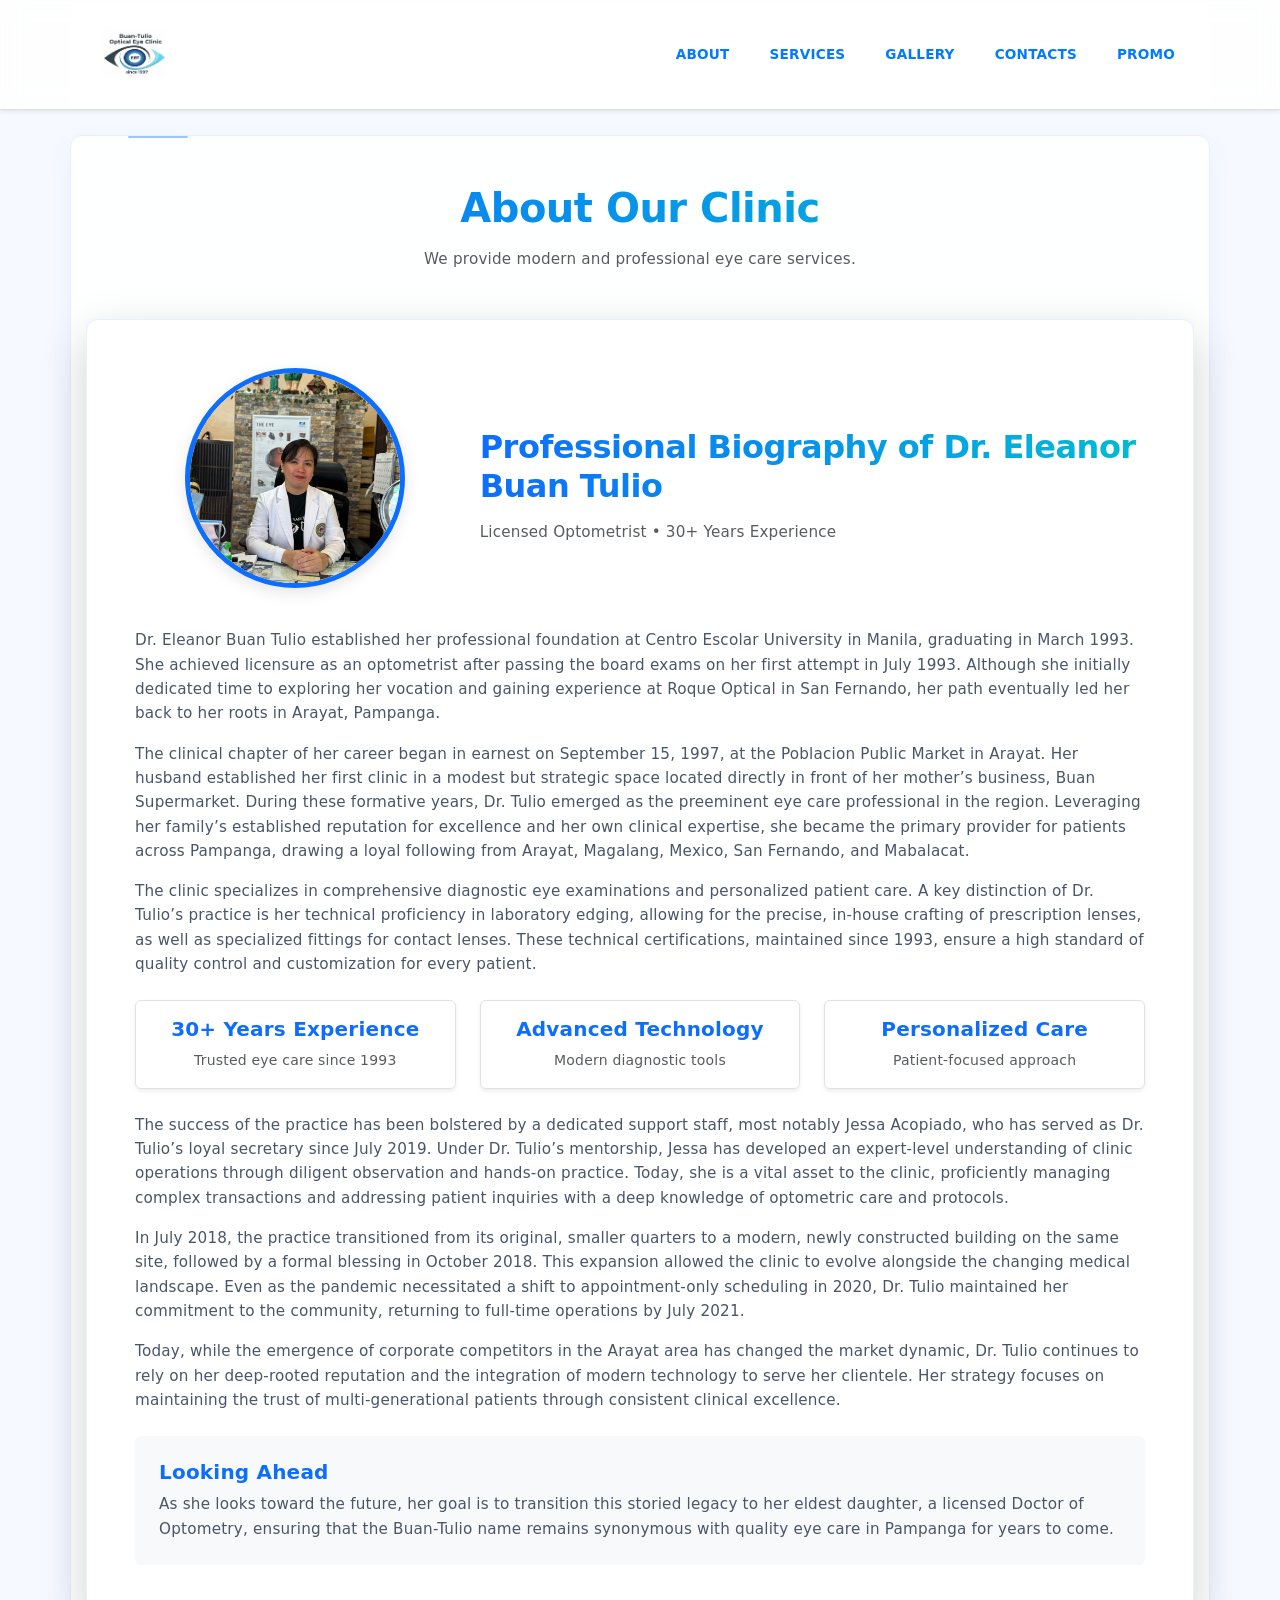
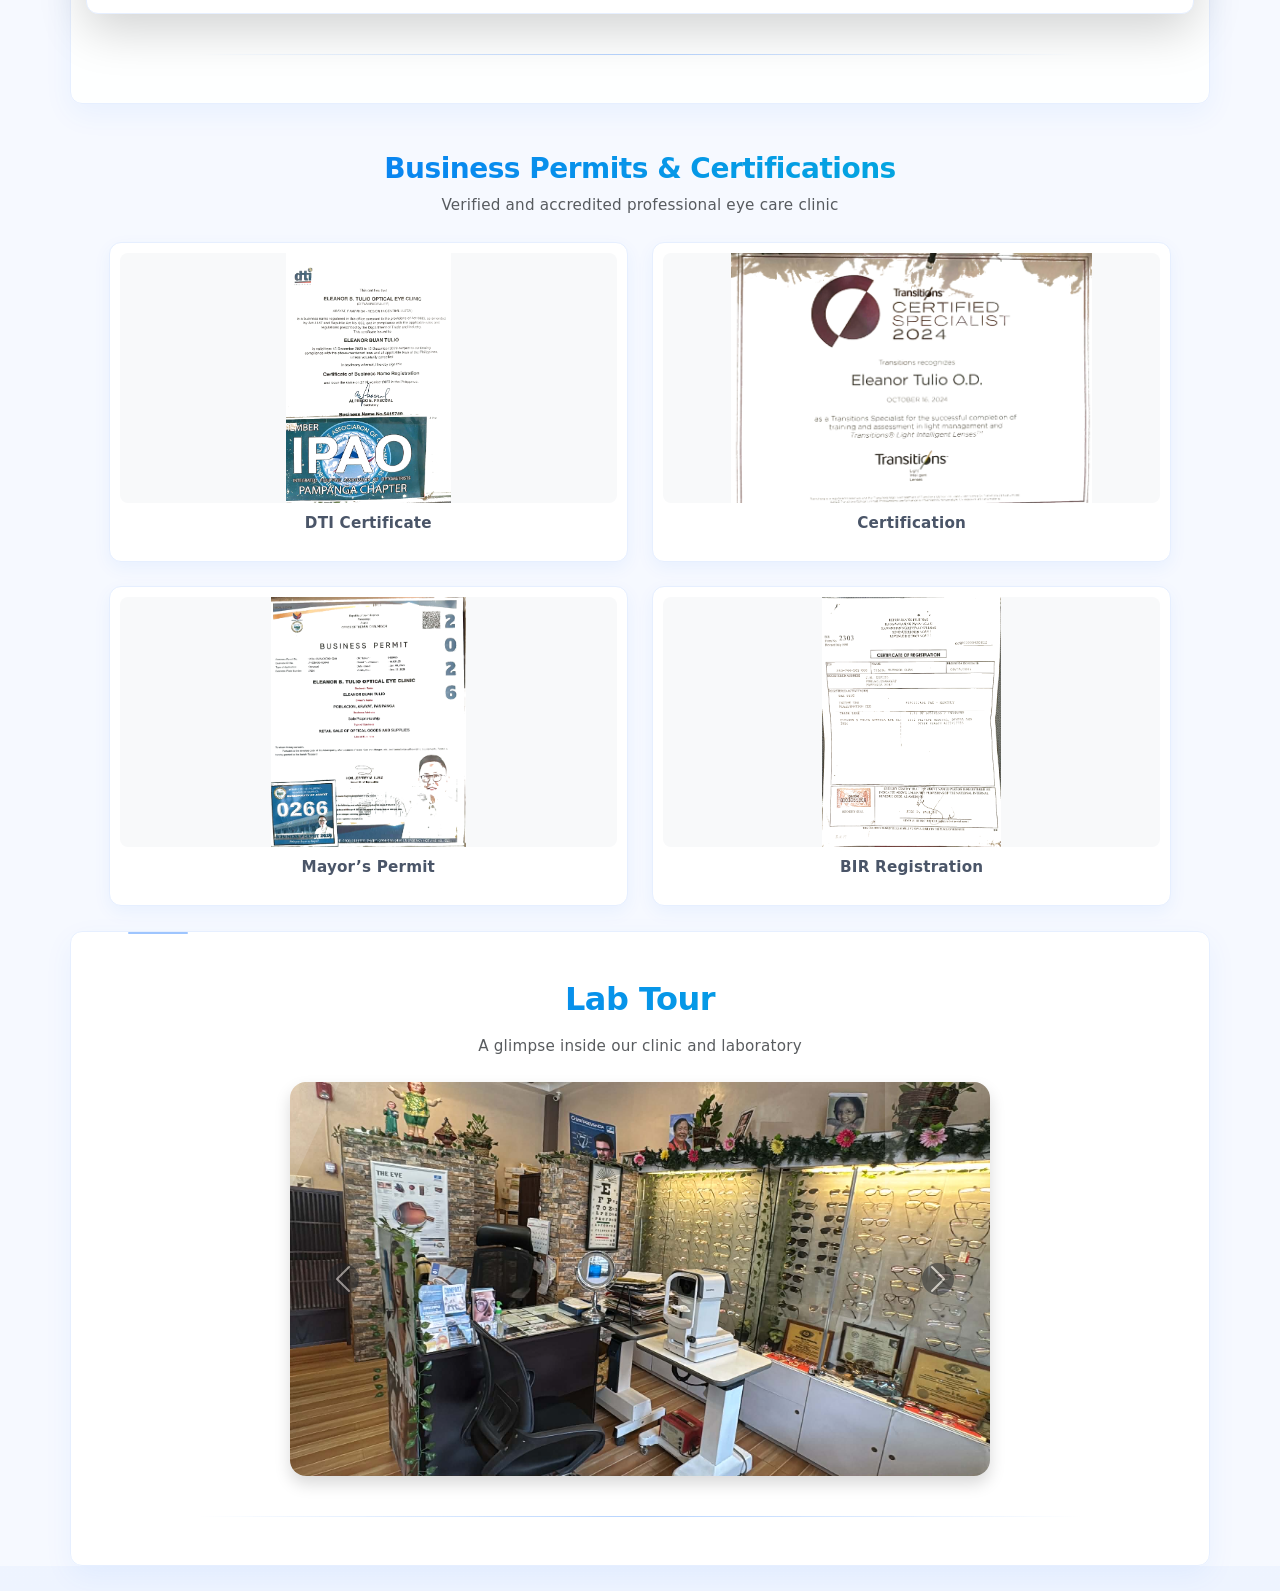
==== opti/about.html @ 756a2771 "Add files via upload" ====
<!DOCTYPE html>
<html lang="en">
<head>
<meta charset="UTF-8">
<meta name="viewport" content="width=device-width, initial-scale=1.0">
<title>About</title>
<link href="https://cdn.jsdelivr.net/npm/bootstrap@5.3.0/dist/css/bootstrap.min.css" rel="stylesheet">
<link rel="stylesheet" href="style.css">
</head>

<body>
<nav class="navbar navbar-expand-lg navbar-light bg-white sticky-top shadow-sm">
    <div class="container">
        <a class="navbar-brand" href="index.html">
            <img src="images/logo.png" alt="Logo" style="height:50px;">
        </a>

        <button class="navbar-toggler" type="button" data-bs-toggle="collapse" data-bs-target="#clinicNav">
            <span class="navbar-toggler-icon"></span>
        </button>

        <div class="collapse navbar-collapse" id="clinicNav">
            <ul class="navbar-nav ms-auto align-items-center">
                <li class="nav-item"><a class="nav-link" href="about.html">ABOUT</a></li>
                <li class="nav-item"><a class="nav-link" href="services.html">SERVICES</a></li>
                <li class="nav-item"><a class="nav-link active" href="gallery.html">GALLERY</a></li>
                <li class="nav-item"><a class="nav-link" href="contacts.html">CONTACTS</a></li>

                 <li class="nav-item"><a class="nav-link text-danger fw-bold" href="promo.html">PROMO</a></li>
      </ul>
    </div>
  </div>
</nav>
        </div>
    </div>

</nav>
<style>
  @import url('https://fonts.googleapis.com/css2?family=Poppins:wght@300;400;600&display=swap');

  section {
  background: linear-gradient(
    180deg,
    #ffffff 0%,
    #f5f9ff 50%,
    #eef4ff 100%
  ) !important;
}

    </style>
</head>

<body>

<section class="container py-5">

    <div class="text-center mb-5">
        <h1 class="fw-bold">About Our Clinic</h1>
        <p class="text-muted">We provide modern and professional eye care services.</p>
    </div>

    <div class="card border-0 shadow-lg">
        <div class="card-body p-5">

            <div class="row align-items-center mb-4">

    <!-- Owner Image -->
    <div class="col-md-4 text-center mb-3">
        <img src="images/owner.jfif" alt="Dr. Eleanor Buan Tulio" class="owner-jfif">
    </div>

    <!-- Owner Text -->
    <div class="col-md-8">
        <h2 class="fw-bold text-primary">
            Professional Biography of Dr. Eleanor Buan Tulio
        </h2>
        <p class="text-muted mb-0">Licensed Optometrist • 30+ Years Experience</p>
    </div>

</div>
            <p>
                Dr. Eleanor Buan Tulio established her professional foundation at Centro Escolar University in 
                Manila, graduating in March 1993. She achieved licensure as an optometrist after passing the 
                board exams on her first attempt in July 1993. Although she initially dedicated time to exploring 
                her vocation and gaining experience at Roque Optical in San Fernando, her path eventually led 
                her back to her roots in Arayat, Pampanga.
            </p>

            <p>
                The clinical chapter of her career began in earnest on September 15, 1997, at the Poblacion 
                Public Market in Arayat. Her husband established her first clinic in a modest but strategic space 
                located directly in front of her mother’s business, Buan Supermarket. During these formative 
                years, Dr. Tulio emerged as the preeminent eye care professional in the region. Leveraging her 
                family’s established reputation for excellence and her own clinical expertise, she became the 
                primary provider for patients across Pampanga, drawing a loyal following from Arayat, Magalang, 
                Mexico, San Fernando, and Mabalacat.
            </p>

            <p>
                The clinic specializes in comprehensive diagnostic eye examinations and personalized patient 
                care. A key distinction of Dr. Tulio’s practice is her technical proficiency in laboratory edging, 
                allowing for the precise, in-house crafting of prescription lenses, as well as specialized fittings 
                for contact lenses. These technical certifications, maintained since 1993, ensure a high 
                standard of quality control and customization for every patient.
            </p>

            <div class="row text-center my-4">
                <div class="col-md-4">
                    <div class="p-3 border rounded shadow-sm">
                        <h5 class="fw-bold text-primary">30+ Years Experience</h5>
                        <p class="small text-muted mb-0">Trusted eye care since 1993</p>
                    </div>
                </div>
                <div class="col-md-4">
                    <div class="p-3 border rounded shadow-sm">
                        <h5 class="fw-bold text-primary">Advanced Technology</h5>
                        <p class="small text-muted mb-0">Modern diagnostic tools</p>
                    </div>
                </div>
                <div class="col-md-4">
                    <div class="p-3 border rounded shadow-sm">
                        <h5 class="fw-bold text-primary">Personalized Care</h5>
                        <p class="small text-muted mb-0">Patient-focused approach</p>
                    </div>
                </div>
            </div>

            <p>
                The success of the practice has been bolstered by a dedicated support staff, most notably 
                Jessa Acopiado, who has served as Dr. Tulio’s loyal secretary since July 2019. Under Dr. 
                Tulio’s mentorship, Jessa has developed an expert-level understanding of clinic operations 
                through diligent observation and hands-on practice. Today, she is a vital asset to the clinic, 
                proficiently managing complex transactions and addressing patient inquiries with a deep 
                knowledge of optometric care and protocols.
            </p>

            <p>
                In July 2018, the practice transitioned from its original, smaller quarters to a modern, newly 
                constructed building on the same site, followed by a formal blessing in October 2018. This 
                expansion allowed the clinic to evolve alongside the changing medical landscape. Even as the 
                pandemic necessitated a shift to appointment-only scheduling in 2020, Dr. Tulio maintained her 
                commitment to the community, returning to full-time operations by July 2021.
            </p>

            <p>
                Today, while the emergence of corporate competitors in the Arayat area has changed the 
                market dynamic, Dr. Tulio continues to rely on her deep-rooted reputation and the integration 
                of modern technology to serve her clientele. Her strategy focuses on maintaining the trust of 
                multi-generational patients through consistent clinical excellence.
            </p>

            <div class="mt-4 p-4 bg-light rounded">
                <h5 class="fw-bold text-primary">Looking Ahead</h5>
                <p class="mb-0">
                    As she looks toward the future, her goal is to transition this storied legacy to her eldest 
                    daughter, a licensed Doctor of Optometry, ensuring that the Buan-Tulio name remains 
                    synonymous with quality eye care in Pampanga for years to come.
                </p>
            </div>

        </div>
    </div>
</section>
<!-- Permits Section -->
<div class="mt-5">
    <h3 class="fw-bold text-center text-primary mb-2">
        Business Permits & Certifications
    </h3>
    <p class="text-center text-muted mb-4">
        Verified and accredited professional eye care clinic
    </p>

    <div class="row justify-content-center g-4">

        <div class="col-md-5">
            <div class="permit-box">
                <img src="images/dti1.png" alt="DTI Permit">
                <p class="text-center mt-2 fw-semibold">DTI Certificate</p>
            </div>
        </div>

        <div class="col-md-5">
            <div class="permit-box">
                <img src="images/dti2.png" alt="Certification">
                <p class="text-center mt-2 fw-semibold">Certification</p>
            </div>
        </div>

        <div class="col-md-5">
            <div class="permit-box">
                <img src="images/dti3.png" alt="Mayor Permit">
                <p class="text-center mt-2 fw-semibold">Mayor’s Permit</p>
            </div>
        </div>

        <div class="col-md-5">
            <div class="permit-box">
                <img src="images/dti4.png" alt="BIR">
                <p class="text-center mt-2 fw-semibold">BIR Registration</p>
            </div>
        </div>

    </div>
</div>

<section class="container py-5">

    <div class="text-center mb-4">
        <h2 class="fw-bold text-primary">Lab Tour</h2>
        <p class="text-muted">A glimpse inside our clinic and laboratory</p>
    </div>

    <div id="labCarousel" class="carousel slide carousel-fade" data-bs-ride="carousel">

        <div class="carousel-inner rounded-4 shadow">

            <div class="carousel-item active">
                <img src="images/lab1.png" class="d-block w-100">
            </div>

            <div class="carousel-item">
                <img src="images/lab2.png" class="d-block w-100">
            </div>

            <div class="carousel-item">
                <img src="images/lab3.png" class="d-block w-100">
            </div>

            <div class="carousel-item">
                <img src="images/lab4.png" class="d-block w-100">
            </div>

            <div class="carousel-item">
                <img src="images/lab5.png" class="d-block w-100">
            </div>

            <div class="carousel-item">
                <img src="images/lab6.png" class="d-block w-100">
            </div>

        </div>

        <!-- Controls -->
        <button class="carousel-control-prev" type="button" data-bs-target="#labCarousel" data-bs-slide="prev">
            <span class="carousel-control-prev-icon bg-dark rounded-circle p-2"></span>
        </button>

        <button class="carousel-control-next" type="button" data-bs-target="#labCarousel" data-bs-slide="next">
            <span class="carousel-control-next-icon bg-dark rounded-circle p-2"></span>
        </button>

    </div>

</section>

<div id="labCarousel" class="carousel slide carousel-fade"
     data-bs-ride="carousel"
     data-bs-interval="2000"
     data-bs-wrap="true">

<script src="https://cdn.jsdelivr.net/npm/bootstrap@5.3.0/dist/js/bootstrap.bundle.min.js"></script>

</body>
</html>
---- opti/style.css ----
/* 1. Reduce the overall thickness */
.navbar {
    padding-top: 2px !important;
    padding-bottom: 2px !important;
    border-bottom: 1px solid #e0e0e0; /* Very thin line at the bottom */
    background-color: white !important;
}

/* 2. Change Nav Links from Green to Blue */
.nav-link {
    color: #007bff !important; /* Professional Blue */
    font-weight: 600;
    font-size: 0.85rem; /* Slightly smaller to keep it slim */
    margin: 0 12px;
    text-transform: uppercase;
}

/* 3. Hover effect for links */
.nav-link:hover {
    color: #0056b3 !important; /* Darker blue when hovering */
}

/* 4. The PROMO!! Button (Now Blue) */
.promo-btn {
    border: 2px solid #007bff !important; 
    color: #007bff !important;
    padding: 3px 15px !important; /* Very slim padding */
    border-radius: 4px;
    font-weight: bold;
    transition: all 0.2s ease-in-out;
}

/* 5. Promo Button Hover */
.promo-btn:hover {
    background-color: #007bff !important;
    color: white !important;
}

/* 6. Keep the Logo height small so it doesn't stretch the bar */
.navbar-brand img {
    height: 55px !important; /* This controls the thickness of the whole bar */
    width: auto;
    display: block;
}

/* 7. Ensure the mobile menu looks right */
@media (max-width: 991px) {
    .navbar-nav {
        padding: 10px 0;
    }
    .promo-btn {
        display: inline-block;
        margin-top: 10px;
    }
}

/* Simple clean permit design */
.permit-box {
    background: #fff;
    border-radius: 10px;
    padding: 10px;
    border: 1px solid #ddd;
    transition: 0.3s;
}

/* Image full view (no crop) */
.permit-box img {
    width: 100%;
    height: 250px;
    object-fit: contain;
    background: #f8f9fa;
}

/* Simple hover */
.permit-box:hover {
    transform: scale(1.03);
}

/* Owner Image */
.owner-jfif {
    width: 220px;
    height: 220px;
    object-fit: cover;
    border-radius: 50%; /* makes it circle */
    border: 5px solid #0d6efd;
    box-shadow: 0 5px 15px rgba(0,0,0,0.1);
}

/* Service Card Design */
.service-card {
    background: #fff;
    border-radius: 12px;
    border: 1px solid #eee;
    transition: 0.3s;
    height: 100%;
}

/* Hover effect */
.service-card:hover {
    transform: translateY(-8px);
    box-shadow: 0 10px 25px rgba(0,0,0,0.1);
}

/* Icon style */
.service-icon {
    font-size: 50px;
    color: #0d6efd;
}

 /* Services Cards */
.service-card {
    background: #fff;
    border-radius: 12px;
    border: 1px solid #eee;
    transition: 0.3s;
    height: 100%;
}
.service-card:hover {
    transform: translateY(-5px);
    box-shadow: 0 8px 20px rgba(0,0,0,0.1);
}
.service-icon {
    font-size: 50px;
    color: #0d6efd;
}
/* Modal Images */
.modal-content img {
    max-height: 300px;
    object-fit: contain;
    width: 100%;
}

html, body {
  min-height: 100%;
  margin: 0;
  background: linear-gradient(
    180deg,
    #ffffff 0%,
    #f5f9ff 50%,
    #eef4ff 100%
  ) !important;
}


body {
    min-height: 100vh;
    margin: 0;
    background: linear-gradient(180deg, #ffffff 0%, #f5f9ff 50%, #eef4ff 100%) !important;
}

/* Make sections/cards see-through so gradient shows */
.card,
.container,
section {
    background: transparent !important;
}

/* ============================= */
/* 🌟 PREMIUM UI ENHANCEMENTS   */
/* (ADD ONLY - DO NOT MODIFY)   */
/* ============================= */


/* 1. Smooth global transitions */
* {
    transition: all 0.25s ease-in-out;
}


/* 2. Add subtle animated gradient glow to background */
body::before {
    content: "";
    position: fixed;
    top: -50%;
    left: -50%;
    width: 200%;
    height: 200%;
    background: radial-gradient(circle at 30% 30%, rgba(13,110,253,0.10), transparent 40%),
                radial-gradient(circle at 70% 70%, rgba(0,123,255,0.08), transparent 40%);
    animation: floatGlow 12s infinite alternate ease-in-out;
    z-index: -2;
}

@keyframes floatGlow {
    0% {
        transform: translate(0px, 0px);
    }
    100% {
        transform: translate(30px, -20px);
    }
}


/* 3. Glass effect cards (premium look) */
.card,
.permit-box,
.service-card {
    background: rgba(255, 255, 255, 0.75) !important;
    backdrop-filter: blur(10px);
    border: 1px solid rgba(255, 255, 255, 0.4) !important;
    box-shadow: 0 10px 30px rgba(0, 0, 0, 0.06);
}


/* 4. Premium hover lift effect for ALL cards */
.card:hover,
.permit-box:hover,
.service-card:hover {
    transform: translateY(-10px) scale(1.02);
    box-shadow: 0 18px 40px rgba(13, 110, 253, 0.15);
}


/* 5. Make headings look premium gradient */
h1, h2, h3 {
    background: linear-gradient(90deg, #0d6efd, #00bcd4);
    -webkit-background-clip: text;
    -webkit-text-fill-color: transparent;
    font-weight: 700;
}


/* 6. Premium buttons glow effect */
button, .btn {
    position: relative;
    overflow: hidden;
}

/* button shine animation */
button::after, .btn::after {
    content: "";
    position: absolute;
    top: 0;
    left: -100%;
    width: 60%;
    height: 100%;
    background: rgba(255,255,255,0.3);
    transform: skewX(-25deg);
}

button:hover::after, .btn:hover::after {
    left: 120%;
    transition: 0.6s ease;
}


/* 7. Navbar premium upgrade (glass feel) */
.navbar {
    background: rgba(255, 255, 255, 0.85) !important;
    backdrop-filter: blur(12px);
}


/* 8. Smooth image hover zoom */
img {
    transition: transform 0.4s ease, filter 0.4s ease;
}

img:hover {
    transform: scale(1.03);
    filter: brightness(1.05);
}


/* 9. Soft section spacing improvement */
section {
    padding-top: 60px;
    padding-bottom: 60px;
}


/* 10. Scroll smooth behavior */
html {
    scroll-behavior: smooth;
}


/* 11. Subtle divider line between sections */
section:not(:last-child)::after {
    content: "";
    display: block;
    margin: 40px auto 0;
    width: 80%;
    height: 1px;
    background: linear-gradient(to right, transparent, rgba(13,110,253,0.3), transparent);
}

/* ============================= */
/* 🌈 PREMIUM GRADIENT BACKGROUND */
/* ============================= */

/* Stronger animated gradient base */
body {
    background: linear-gradient(-45deg, #e0f2ff, #ffffff, #e8f0ff, #f3e8ff) !important;
    background-size: 400% 400% !important;
    animation: gradientMove 15s ease infinite;
}

/* Smooth animation */
@keyframes gradientMove {
    0% {
        background-position: 0% 50%;
    }
    50% {
        background-position: 100% 50%;
    }
    100% {
        background-position: 0% 50%;
    }
}


/* Floating soft color blobs */
body::after {
    content: "";
    position: fixed;
    top: 20%;
    left: 10%;
    width: 300px;
    height: 300px;
    background: radial-gradient(circle, rgba(13,110,253,0.25), transparent 60%);
    filter: blur(60px);
    z-index: -1;
    animation: floatBlob 10s ease-in-out infinite alternate;
}

@keyframes floatBlob {
    from {
        transform: translateY(0px) translateX(0px);
    }
    to {
        transform: translateY(40px) translateX(30px);
    }
}


/* Second floating blob */
body::before {
    content: "";
    position: fixed;
    bottom: 10%;
    right: 10%;
    width: 350px;
    height: 350px;
    background: radial-gradient(circle, rgba(0,188,212,0.18), transparent 60%);
    filter: blur(70px);
    z-index: -1;
    animation: floatBlob2 12s ease-in-out infinite alternate;
}

@keyframes floatBlob2 {
    from {
        transform: translateY(0px) translateX(0px);
    }
    to {
        transform: translateY(-40px) translateX(-20px);
    }
}

/* ============================= */
/* 💙 CLEAN PREMIUM BLUE BACKGROUND */
/* (Matches logo + medical theme) */
/* ============================= */

/* Subtle blue-white animated background */
body {
    background: linear-gradient(-45deg,
        #ffffff,
        #f4f8ff,
        #eaf2ff,
        #ffffff
    ) !important;

    background-size: 300% 300% !important;
    animation: cleanBlueMove 18s ease infinite;
}

/* Soft smooth movement */
@keyframes cleanBlueMove {
    0% {
        background-position: 0% 50%;
    }
    50% {
        background-position: 100% 50%;
    }
    100% {
        background-position: 0% 50%;
    }
}


/* Soft BLUE glow (no other colors) */
body::before {
    content: "";
    position: fixed;
    top: 15%;
    left: 10%;
    width: 320px;
    height: 320px;
    background: radial-gradient(circle, rgba(13,110,253,0.18), transparent 60%);
    filter: blur(70px);
    z-index: -1;
    animation: floatBlue1 12s ease-in-out infinite alternate;
}

@keyframes floatBlue1 {
    from {
        transform: translate(0px, 0px);
    }
    to {
        transform: translate(40px, 30px);
    }
}


/* Second BLUE glow */
body::after {
    content: "";
    position: fixed;
    bottom: 10%;
    right: 10%;
    width: 380px;
    height: 380px;
    background: radial-gradient(circle, rgba(0,123,255,0.15), transparent 60%);
    filter: blur(80px);
    z-index: -1;
    animation: floatBlue2 14s ease-in-out infinite alternate;
}

@keyframes floatBlue2 {
    from {
        transform: translate(0px, 0px);
    }
    to {
        transform: translate(-30px, -40px);
    }
}


/* ============================= */
/* 💎 PREMIUM UI ENHANCEMENT PACK */
/* ============================= */


/* 1. Better page structure spacing */
section {
    padding: 80px 20px;
    position: relative;
}


/* 2. Add subtle section container feel (prevents "plain white space") */
.container, .container-fluid {
    padding: 20px;
}


/* 3. Premium “soft panel” sections */
section {
    background: rgba(255,255,255,0.65);
    backdrop-filter: blur(8px);
    border-radius: 18px;
    margin: 30px auto;
    width: 95%;
    box-shadow: 0 10px 30px rgba(13,110,253,0.06);
}


/* 4. Add elegant top highlight line for sections */
section::before {
    content: "";
    position: absolute;
    top: 0;
    left: 5%;
    width: 90%;
    height: 2px;
    background: linear-gradient(to right, transparent, #0d6efd, transparent);
    opacity: 0.4;
}


/* 5. Make ALL text feel more modern */
body {
    letter-spacing: 0.2px;
    line-height: 1.6;
}


/* 6. Improve paragraph readability */
p {
    color: #4b5563;
    font-size: 0.95rem;
}


/* 7. Make headings feel more “luxury UI” */
h1, h2, h3 {
    letter-spacing: -0.5px;
    margin-bottom: 15px;
}


/* 8. Better cards (even stronger depth) */
.card, .service-card, .permit-box {
    border-radius: 16px !important;
    border: 1px solid rgba(13,110,253,0.08) !important;
}


/* 9. Add subtle hover glow everywhere */
.card:hover, .service-card:hover, .permit-box:hover {
    box-shadow: 0 20px 40px rgba(13,110,253,0.18) !important;
}


/* 10. Make images feel less flat */
img {
    border-radius: 10px;
}


/* 11. Add subtle divider spacing between elements */
hr {
    border: none;
    height: 1px;
    background: linear-gradient(to right, transparent, #cfe2ff, transparent);
    margin: 40px 0;
}


/* 12. Smooth scroll feel upgrade */
html {
    scroll-behavior: smooth;
}

/* ============================= */
/* 🚨 HARD FIX: MODAL + OVERLAY */
/* ============================= */

/* Force modal above EVERYTHING */
.modal {
    position: fixed !important;
    z-index: 999999 !important;
}

/* Force backdrop behind modal */
.modal-backdrop {
    position: fixed !important;
    z-index: 999998 !important;
    opacity: 0.4 !important;
}

/* Make sure modal is fully clickable */
.modal-content {
    position: relative !important;
    z-index: 1000000 !important;
    pointer-events: auto !important;
}

/* Fix close button always clickable */
.btn-close,
.close {
    pointer-events: auto !important;
    z-index: 1000001 !important;
}


/* ============================= */
/* 🌤 FIX DARK OVERLAY PROBLEM */
/* ============================= */

/* REMOVE any heavy darkness from overlays */
.modal-backdrop.show {
    background-color: rgba(0,0,0,0.4) !important;
}

/* Prevent stacking dark layers */
body.modal-open {
    overflow: hidden !important;
}


/* ============================= */
/* 💡 FORCE BRIGHT VISIBILITY */
/* ============================= */

/* undo too-dark section styling */
section,
.container,
.card,
.service-card,
.permit-box {
    background: rgba(255,255,255,0.95) !important;
    backdrop-filter: none !important;
}


/* ============================= */
/* 💙 CLEAN MODERN BLUE THEME   */
/* (NO ANIMATION / NO HEAVY FX) */
/* ============================= */


/* 1. Soft overall background (very subtle blue tint) */
body {
    background: #f6f9ff !important;
}


/* 2. Add gentle section separation (fix plain look) */
section {
    margin: 25px auto !important;
    width: 95%;
    padding: 60px 20px;
    background: #ffffff !important;
    border-radius: 12px;
    border: 1px solid #e6efff;
}


/* 3. Slight blue accent line (very subtle, not flashy) */
section::before {
    content: "";
    display: block;
    height: 2px;
    width: 60px;
    background: #0d6efd;
    margin-bottom: 15px;
    border-radius: 10px;
}


/* 4. Cards: clean soft style (not too heavy) */
.card, .service-card, .permit-box {
    background: #ffffff !important;
    border: 1px solid #e6efff !important;
    border-radius: 12px !important;
    box-shadow: 0 6px 18px rgba(13, 110, 253, 0.06);
}


/* 5. Gentle hover (very subtle, not moving too much) */
.card:hover, .service-card:hover, .permit-box:hover {
    box-shadow: 0 10px 25px rgba(13, 110, 253, 0.10);
}


/* 6. Better text clarity (clean look) */
p {
    color: #4a5568 !important;
    line-height: 1.6;
}


/* 7. Soft headings (no gradient, simple premium look) */
h1, h2, h3 {
    color: #0d6efd;
    font-weight: 600;
}


/* 8. Clean image style */
img {
    border-radius: 8px;
}


/* 9. Make layout feel less empty */
.container {
    padding-left: 15px;
    padding-right: 15px;
}


/* 10. Divider (very subtle) */
hr {
    border: none;
    height: 1px;
    background: #e6efff;
    margin: 40px 0;
}



#labCarousel {
    max-width: 700px;
    margin: auto;
}

#labCarousel png {
    height: 260px;
    object-fit: cover;
    border-radius: 12px;
}
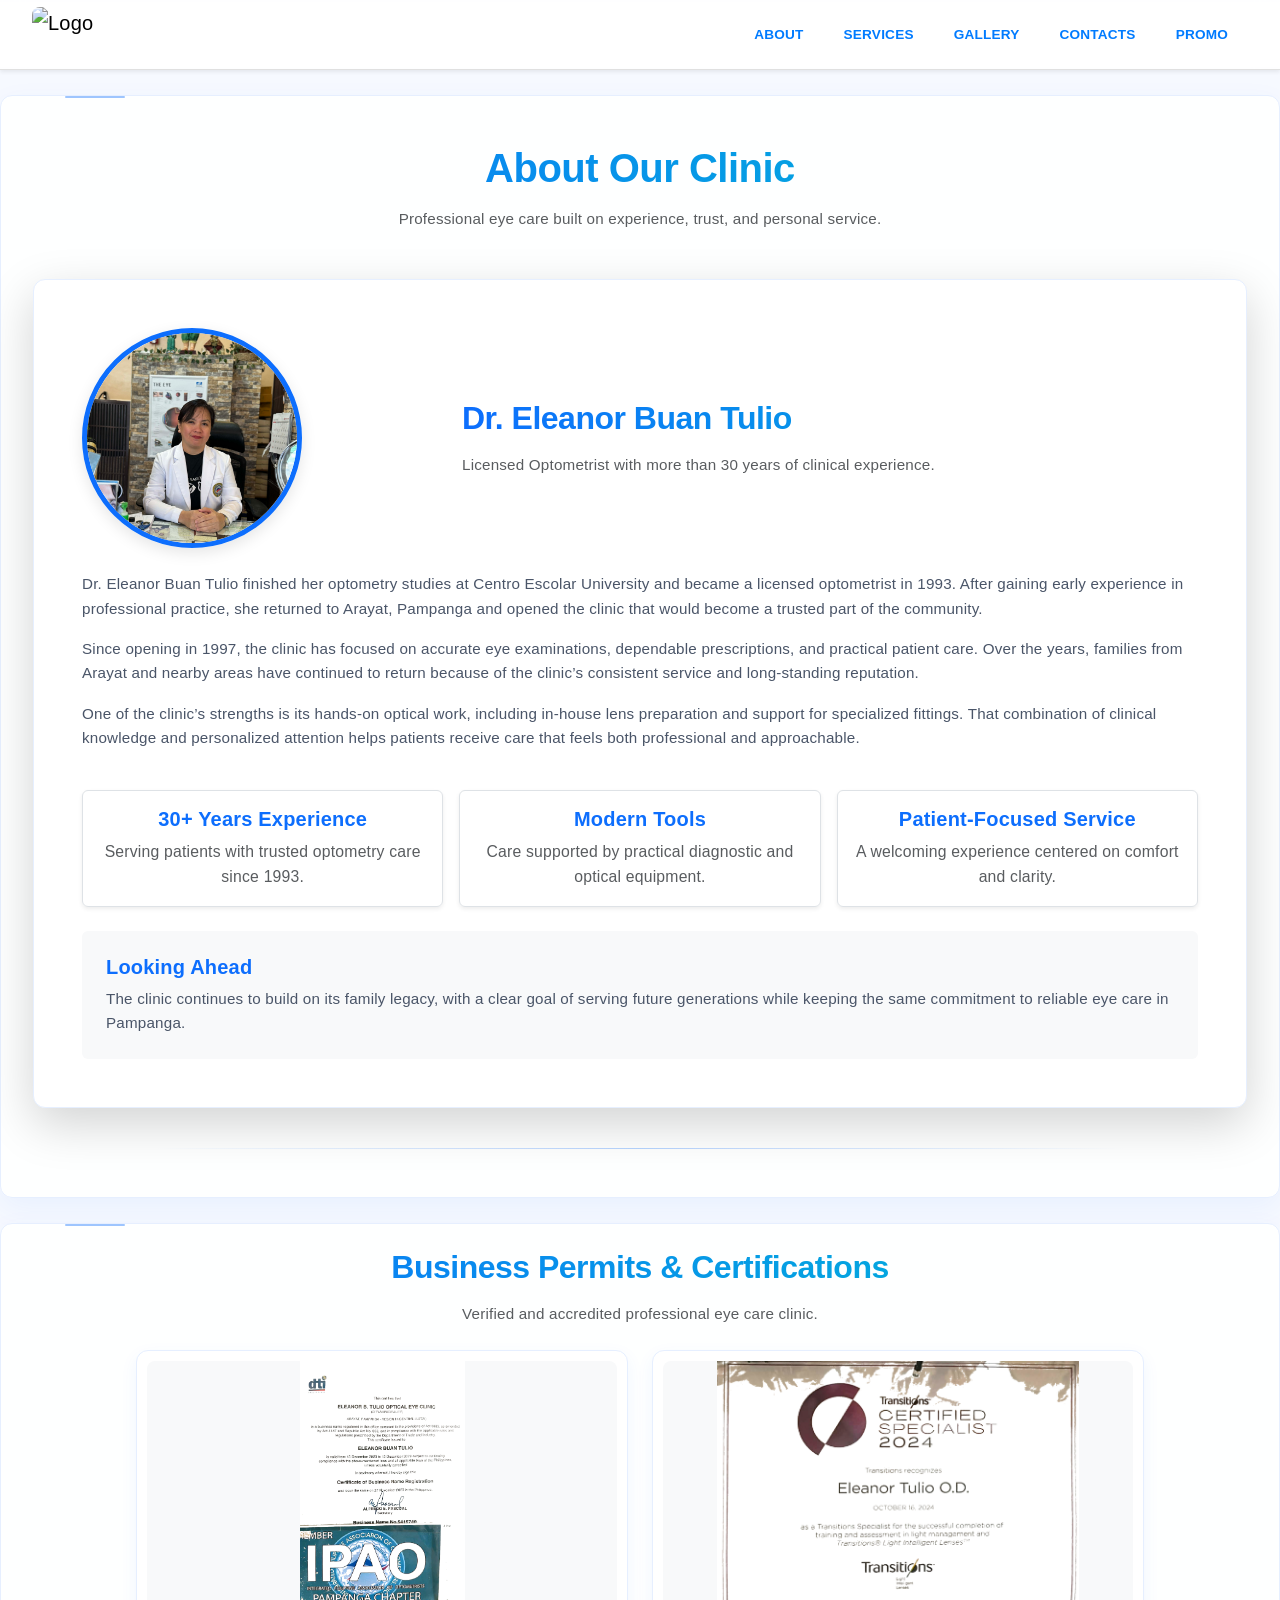
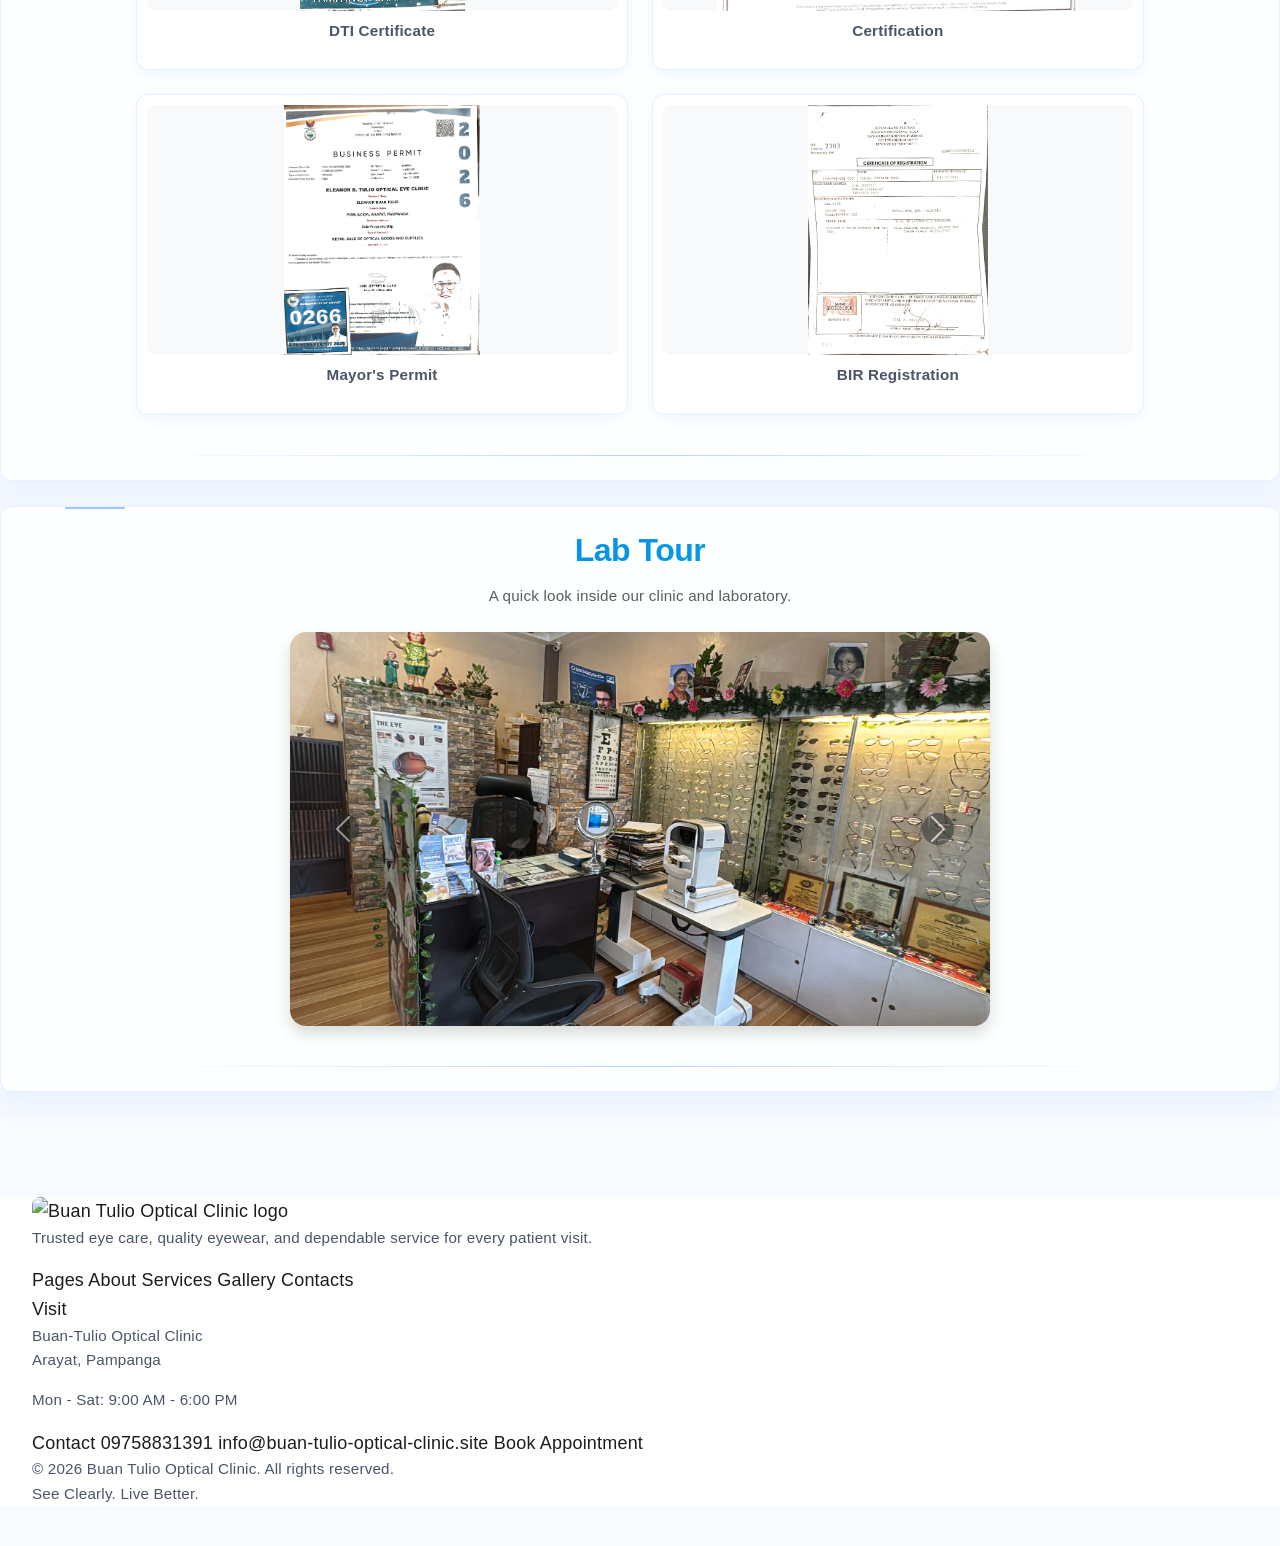
==== commit 19c6d610: "about.html" ====
--- a/opti/about.html
+++ b/opti/about.html
@@ -3,7 +3,8 @@
 <head>
 <meta charset="UTF-8">
 <meta name="viewport" content="width=device-width, initial-scale=1.0">
-<title>About</title>
+<title>About | Buan Tulio Optical Clinic</title>
+<link rel="icon" type="image/x-icon" href="images/favicon.ico">
 <link href="https://cdn.jsdelivr.net/npm/bootstrap@5.3.0/dist/css/bootstrap.min.css" rel="stylesheet">
 <link rel="stylesheet" href="style.css">
 </head>
@@ -12,253 +13,170 @@
 <nav class="navbar navbar-expand-lg navbar-light bg-white sticky-top shadow-sm">
     <div class="container">
         <a class="navbar-brand" href="index.html">
-            <img src="images/logo.png" alt="Logo" style="height:50px;">
+            <img src="images/LOGO2.png" alt="Logo" style="height:50px;">
         </a>
-
         <button class="navbar-toggler" type="button" data-bs-toggle="collapse" data-bs-target="#clinicNav">
             <span class="navbar-toggler-icon"></span>
         </button>
-
         <div class="collapse navbar-collapse" id="clinicNav">
             <ul class="navbar-nav ms-auto align-items-center">
-                <li class="nav-item"><a class="nav-link" href="about.html">ABOUT</a></li>
+                <li class="nav-item"><a class="nav-link active" href="about.html">ABOUT</a></li>
                 <li class="nav-item"><a class="nav-link" href="services.html">SERVICES</a></li>
-                <li class="nav-item"><a class="nav-link active" href="gallery.html">GALLERY</a></li>
+                <li class="nav-item"><a class="nav-link" href="gallery.html">GALLERY</a></li>
                 <li class="nav-item"><a class="nav-link" href="contacts.html">CONTACTS</a></li>
-
-                 <li class="nav-item"><a class="nav-link text-danger fw-bold" href="promo.html">PROMO</a></li>
-      </ul>
-    </div>
-  </div>
-</nav>
+                <li class="nav-item"><a class="nav-link text-danger fw-bold" href="promo.html">PROMO</a></li>
+            </ul>
         </div>
     </div>
-
 </nav>
-<style>
-  @import url('https://fonts.googleapis.com/css2?family=Poppins:wght@300;400;600&display=swap');
-
-  section {
-  background: linear-gradient(
-    180deg,
-    #ffffff 0%,
-    #f5f9ff 50%,
-    #eef4ff 100%
-  ) !important;
-}
-
-    </style>
-</head>
-
-<body>
 
 <section class="container py-5">
-
     <div class="text-center mb-5">
         <h1 class="fw-bold">About Our Clinic</h1>
-        <p class="text-muted">We provide modern and professional eye care services.</p>
+        <p class="text-muted">Professional eye care built on experience, trust, and personal service.</p>
     </div>
 
     <div class="card border-0 shadow-lg">
-        <div class="card-body p-5">
+        <div class="card-body p-4 p-lg-5">
+            <div class="row align-items-center g-4 mb-4">
+                <div class="col-md-4 text-center">
+                    <img src="images/owner.jfif" alt="Dr. Eleanor Buan Tulio" class="owner-jfif">
+                </div>
+                <div class="col-md-8">
+                    <h2 class="fw-bold text-primary">Dr. Eleanor Buan Tulio</h2>
+                    <p class="text-muted mb-0">Licensed Optometrist with more than 30 years of clinical experience.</p>
+                </div>
+            </div>
 
-            <div class="row align-items-center mb-4">
+            <p>Dr. Eleanor Buan Tulio finished her optometry studies at Centro Escolar University and became a licensed optometrist in 1993. After gaining early experience in professional practice, she returned to Arayat, Pampanga and opened the clinic that would become a trusted part of the community.</p>
+            <p>Since opening in 1997, the clinic has focused on accurate eye examinations, dependable prescriptions, and practical patient care. Over the years, families from Arayat and nearby areas have continued to return because of the clinic’s consistent service and long-standing reputation.</p>
+            <p>One of the clinic’s strengths is its hands-on optical work, including in-house lens preparation and support for specialized fittings. That combination of clinical knowledge and personalized attention helps patients receive care that feels both professional and approachable.</p>
 
-    <!-- Owner Image -->
-    <div class="col-md-4 text-center mb-3">
-        <img src="images/owner.jfif" alt="Dr. Eleanor Buan Tulio" class="owner-jfif">
-    </div>
-
-    <!-- Owner Text -->
-    <div class="col-md-8">
-        <h2 class="fw-bold text-primary">
-            Professional Biography of Dr. Eleanor Buan Tulio
-        </h2>
-        <p class="text-muted mb-0">Licensed Optometrist • 30+ Years Experience</p>
-    </div>
-
-</div>
-            <p>
-                Dr. Eleanor Buan Tulio established her professional foundation at Centro Escolar University in 
-                Manila, graduating in March 1993. She achieved licensure as an optometrist after passing the 
-                board exams on her first attempt in July 1993. Although she initially dedicated time to exploring 
-                her vocation and gaining experience at Roque Optical in San Fernando, her path eventually led 
-                her back to her roots in Arayat, Pampanga.
-            </p>
-
-            <p>
-                The clinical chapter of her career began in earnest on September 15, 1997, at the Poblacion 
-                Public Market in Arayat. Her husband established her first clinic in a modest but strategic space 
-                located directly in front of her mother’s business, Buan Supermarket. During these formative 
-                years, Dr. Tulio emerged as the preeminent eye care professional in the region. Leveraging her 
-                family’s established reputation for excellence and her own clinical expertise, she became the 
-                primary provider for patients across Pampanga, drawing a loyal following from Arayat, Magalang, 
-                Mexico, San Fernando, and Mabalacat.
-            </p>
-
-            <p>
-                The clinic specializes in comprehensive diagnostic eye examinations and personalized patient 
-                care. A key distinction of Dr. Tulio’s practice is her technical proficiency in laboratory edging, 
-                allowing for the precise, in-house crafting of prescription lenses, as well as specialized fittings 
-                for contact lenses. These technical certifications, maintained since 1993, ensure a high 
-                standard of quality control and customization for every patient.
-            </p>
-
-            <div class="row text-center my-4">
+            <div class="row text-center g-3 my-4">
                 <div class="col-md-4">
-                    <div class="p-3 border rounded shadow-sm">
+                    <div class="p-3 border rounded shadow-sm h-100">
                         <h5 class="fw-bold text-primary">30+ Years Experience</h5>
-                        <p class="small text-muted mb-0">Trusted eye care since 1993</p>
+                        <p class="small text-muted mb-0">Serving patients with trusted optometry care since 1993.</p>
                     </div>
                 </div>
                 <div class="col-md-4">
-                    <div class="p-3 border rounded shadow-sm">
-                        <h5 class="fw-bold text-primary">Advanced Technology</h5>
-                        <p class="small text-muted mb-0">Modern diagnostic tools</p>
+                    <div class="p-3 border rounded shadow-sm h-100">
+                        <h5 class="fw-bold text-primary">Modern Tools</h5>
+                        <p class="small text-muted mb-0">Care supported by practical diagnostic and optical equipment.</p>
                     </div>
                 </div>
                 <div class="col-md-4">
-                    <div class="p-3 border rounded shadow-sm">
-                        <h5 class="fw-bold text-primary">Personalized Care</h5>
-                        <p class="small text-muted mb-0">Patient-focused approach</p>
+                    <div class="p-3 border rounded shadow-sm h-100">
+                        <h5 class="fw-bold text-primary">Patient-Focused Service</h5>
+                        <p class="small text-muted mb-0">A welcoming experience centered on comfort and clarity.</p>
                     </div>
                 </div>
             </div>
 
-            <p>
-                The success of the practice has been bolstered by a dedicated support staff, most notably 
-                Jessa Acopiado, who has served as Dr. Tulio’s loyal secretary since July 2019. Under Dr. 
-                Tulio’s mentorship, Jessa has developed an expert-level understanding of clinic operations 
-                through diligent observation and hands-on practice. Today, she is a vital asset to the clinic, 
-                proficiently managing complex transactions and addressing patient inquiries with a deep 
-                knowledge of optometric care and protocols.
-            </p>
-
-            <p>
-                In July 2018, the practice transitioned from its original, smaller quarters to a modern, newly 
-                constructed building on the same site, followed by a formal blessing in October 2018. This 
-                expansion allowed the clinic to evolve alongside the changing medical landscape. Even as the 
-                pandemic necessitated a shift to appointment-only scheduling in 2020, Dr. Tulio maintained her 
-                commitment to the community, returning to full-time operations by July 2021.
-            </p>
-
-            <p>
-                Today, while the emergence of corporate competitors in the Arayat area has changed the 
-                market dynamic, Dr. Tulio continues to rely on her deep-rooted reputation and the integration 
-                of modern technology to serve her clientele. Her strategy focuses on maintaining the trust of 
-                multi-generational patients through consistent clinical excellence.
-            </p>
-
             <div class="mt-4 p-4 bg-light rounded">
                 <h5 class="fw-bold text-primary">Looking Ahead</h5>
-                <p class="mb-0">
-                    As she looks toward the future, her goal is to transition this storied legacy to her eldest 
-                    daughter, a licensed Doctor of Optometry, ensuring that the Buan-Tulio name remains 
-                    synonymous with quality eye care in Pampanga for years to come.
-                </p>
+                <p class="mb-0">The clinic continues to build on its family legacy, with a clear goal of serving future generations while keeping the same commitment to reliable eye care in Pampanga.</p>
             </div>
-
         </div>
     </div>
 </section>
-<!-- Permits Section -->
-<div class="mt-5">
-    <h3 class="fw-bold text-center text-primary mb-2">
-        Business Permits & Certifications
-    </h3>
-    <p class="text-center text-muted mb-4">
-        Verified and accredited professional eye care clinic
-    </p>
+
+<section class="container py-4">
+    <div class="text-center mb-4">
+        <h2 class="fw-bold text-primary">Business Permits & Certifications</h2>
+        <p class="text-muted">Verified and accredited professional eye care clinic.</p>
+    </div>
 
     <div class="row justify-content-center g-4">
-
         <div class="col-md-5">
             <div class="permit-box">
-                <img src="images/dti1.png" alt="DTI Permit">
+                <img src="images/dti1.png" alt="DTI Certificate">
                 <p class="text-center mt-2 fw-semibold">DTI Certificate</p>
             </div>
         </div>
-
         <div class="col-md-5">
             <div class="permit-box">
-                <img src="images/dti2.png" alt="Certification">
+                <img src="images/dti2.png" alt="Clinic certification">
                 <p class="text-center mt-2 fw-semibold">Certification</p>
             </div>
         </div>
-
         <div class="col-md-5">
             <div class="permit-box">
-                <img src="images/dti3.png" alt="Mayor Permit">
-                <p class="text-center mt-2 fw-semibold">Mayor’s Permit</p>
+                <img src="images/dti3.png" alt="Mayor permit">
+                <p class="text-center mt-2 fw-semibold">Mayor's Permit</p>
+            </div>
+        </div>
+        <div class="col-md-5">
+            <div class="permit-box">
+                <img src="images/dti4.png" alt="BIR registration">
+                <p class="text-center mt-2 fw-semibold">BIR Registration</p>
+            </div>
+        </div>
+    </div>
+</section>
+
+<section class="container py-4">
+    <div class="text-center mb-4">
+        <h2 class="fw-bold text-primary">Lab Tour</h2>
+        <p class="text-muted">A quick look inside our clinic and laboratory.</p>
+    </div>
+
+    <div id="labCarousel" class="carousel slide carousel-fade" data-bs-ride="carousel">
+        <div class="carousel-inner rounded-4 shadow">
+            <div class="carousel-item active"><img src="images/lab1.png" class="d-block w-100" alt="Clinic lab 1"></div>
+            <div class="carousel-item"><img src="images/lab2.png" class="d-block w-100" alt="Clinic lab 2"></div>
+            <div class="carousel-item"><img src="images/lab3.png" class="d-block w-100" alt="Clinic lab 3"></div>
+            <div class="carousel-item"><img src="images/lab4.png" class="d-block w-100" alt="Clinic lab 4"></div>
+            <div class="carousel-item"><img src="images/lab5.png" class="d-block w-100" alt="Clinic lab 5"></div>
+            <div class="carousel-item"><img src="images/lab6.png" class="d-block w-100" alt="Clinic lab 6"></div>
+        </div>
+
+        <button class="carousel-control-prev" type="button" data-bs-target="#labCarousel" data-bs-slide="prev">
+            <span class="carousel-control-prev-icon bg-dark rounded-circle p-2"></span>
+        </button>
+        <button class="carousel-control-next" type="button" data-bs-target="#labCarousel" data-bs-slide="next">
+            <span class="carousel-control-next-icon bg-dark rounded-circle p-2"></span>
+        </button>
+    </div>
+</section>
+
+<script src="https://cdn.jsdelivr.net/npm/bootstrap@5.3.0/dist/js/bootstrap.bundle.min.js"></script>
+
+<footer class="clinic-footer">
+    <div class="container">
+        <div class="clinic-footer__inner">
+            <div class="clinic-footer__brand">
+                <img src="images/LOGO2.png" alt="Buan Tulio Optical Clinic logo">
+                <p>Trusted eye care, quality eyewear, and dependable service for every patient visit.</p>
+            </div>
+
+            <div class="clinic-footer__group">
+                <span class="clinic-footer__title">Pages</span>
+                <a href="about.html">About</a>
+                <a href="services.html">Services</a>
+                <a href="gallery.html">Gallery</a>
+                <a href="contacts.html">Contacts</a>
+            </div>
+
+            <div class="clinic-footer__group">
+                <span class="clinic-footer__title">Visit</span>
+                <p>Buan-Tulio Optical Clinic<br>Arayat, Pampanga</p>
+                <p>Mon - Sat: 9:00 AM - 6:00 PM</p>
+            </div>
+
+            <div class="clinic-footer__group">
+                <span class="clinic-footer__title">Contact</span>
+                <a href="tel:09758831391">09758831391</a>
+                <a href="mailto:info@buan-tulio-optical-clinic.site">info@buan-tulio-optical-clinic.site</a>
+                <a href="index.html#appointment" class="clinic-footer__cta">Book Appointment</a>
             </div>
         </div>
 
-        <div class="col-md-5">
-            <div class="permit-box">
-                <img src="images/dti4.png" alt="BIR">
-                <p class="text-center mt-2 fw-semibold">BIR Registration</p>
-            </div>
+        <div class="clinic-footer__bottom">
+            <p class="mb-0">&copy; 2026 Buan Tulio Optical Clinic. All rights reserved.</p>
+            <p class="mb-0">See Clearly. Live Better.</p>
         </div>
-
     </div>
-</div>
-
-<section class="container py-5">
-
-    <div class="text-center mb-4">
-        <h2 class="fw-bold text-primary">Lab Tour</h2>
-        <p class="text-muted">A glimpse inside our clinic and laboratory</p>
-    </div>
-
-    <div id="labCarousel" class="carousel slide carousel-fade" data-bs-ride="carousel">
-
-        <div class="carousel-inner rounded-4 shadow">
-
-            <div class="carousel-item active">
-                <img src="images/lab1.png" class="d-block w-100">
-            </div>
-
-            <div class="carousel-item">
-                <img src="images/lab2.png" class="d-block w-100">
-            </div>
-
-            <div class="carousel-item">
-                <img src="images/lab3.png" class="d-block w-100">
-            </div>
-
-            <div class="carousel-item">
-                <img src="images/lab4.png" class="d-block w-100">
-            </div>
-
-            <div class="carousel-item">
-                <img src="images/lab5.png" class="d-block w-100">
-            </div>
-
-            <div class="carousel-item">
-                <img src="images/lab6.png" class="d-block w-100">
-            </div>
-
-        </div>
-
-        <!-- Controls -->
-        <button class="carousel-control-prev" type="button" data-bs-target="#labCarousel" data-bs-slide="prev">
-            <span class="carousel-control-prev-icon bg-dark rounded-circle p-2"></span>
-        </button>
-
-        <button class="carousel-control-next" type="button" data-bs-target="#labCarousel" data-bs-slide="next">
-            <span class="carousel-control-next-icon bg-dark rounded-circle p-2"></span>
-        </button>
-
-    </div>
-
-</section>
-
-<div id="labCarousel" class="carousel slide carousel-fade"
-     data-bs-ride="carousel"
-     data-bs-interval="2000"
-     data-bs-wrap="true">
-
-<script src="https://cdn.jsdelivr.net/npm/bootstrap@5.3.0/dist/js/bootstrap.bundle.min.js"></script>
-
+</footer>
 </body>
-</html>+</html>
--- a/opti/style.css
+++ b/opti/style.css
@@ -156,10 +156,6 @@
     background: transparent !important;
 }
 
-/* ============================= */
-/* 🌟 PREMIUM UI ENHANCEMENTS   */
-/* (ADD ONLY - DO NOT MODIFY)   */
-/* ============================= */
 
 
 /* 1. Smooth global transitions */
@@ -286,9 +282,6 @@
     background: linear-gradient(to right, transparent, rgba(13,110,253,0.3), transparent);
 }
 
-/* ============================= */
-/* 🌈 PREMIUM GRADIENT BACKGROUND */
-/* ============================= */
 
 /* Stronger animated gradient base */
 body {
@@ -358,10 +351,6 @@
     }
 }
 
-/* ============================= */
-/* 💙 CLEAN PREMIUM BLUE BACKGROUND */
-/* (Matches logo + medical theme) */
-/* ============================= */
 
 /* Subtle blue-white animated background */
 body {
@@ -438,10 +427,6 @@
 }
 
 
-/* ============================= */
-/* 💎 PREMIUM UI ENHANCEMENT PACK */
-/* ============================= */
-
 
 /* 1. Better page structure spacing */
 section {
@@ -534,9 +519,6 @@
     scroll-behavior: smooth;
 }
 
-/* ============================= */
-/* 🚨 HARD FIX: MODAL + OVERLAY */
-/* ============================= */
 
 /* Force modal above EVERYTHING */
 .modal {
@@ -565,12 +547,6 @@
     z-index: 1000001 !important;
 }
 
-
-/* ============================= */
-/* 🌤 FIX DARK OVERLAY PROBLEM */
-/* ============================= */
-
-/* REMOVE any heavy darkness from overlays */
 .modal-backdrop.show {
     background-color: rgba(0,0,0,0.4) !important;
 }
@@ -581,11 +557,6 @@
 }
 
 
-/* ============================= */
-/* 💡 FORCE BRIGHT VISIBILITY */
-/* ============================= */
-
-/* undo too-dark section styling */
 section,
 .container,
 .card,
@@ -596,13 +567,8 @@
 }
 
 
-/* ============================= */
-/* 💙 CLEAN MODERN BLUE THEME   */
-/* (NO ANIMATION / NO HEAVY FX) */
-/* ============================= */
-
-
-/* 1. Soft overall background (very subtle blue tint) */
+
+
 body {
     background: #f6f9ff !important;
 }
@@ -692,4 +658,1646 @@
     height: 260px;
     object-fit: cover;
     border-radius: 12px;
-}+}
+
+@charset "utf-8";
+
+
+:root {
+    --color-cream: #FFFBF5;
+    --color-ivory: #F7F3ED;
+    --color-warm-white: #FEFCF9;
+    --color-gold: #B8860B;
+    --color-gold-light: #D4A853;
+    --color-gold-dark: #8B6914;
+    --color-charcoal: #1C1C1C;
+    --color-charcoal-soft: #3A3A3A;
+    --color-taupe: #A69080;
+    --color-taupe-light: #C4B5A5;
+
+    --font-display: 'Cormorant Garamond', Georgia, serif;
+    --font-body: 'DM Sans', -apple-system, sans-serif;
+
+    --space-xs: 0.5rem;
+    --space-sm: 1rem;
+    --space-md: 2rem;
+    --space-lg: 4rem;
+    --space-xl: 6rem;
+    --space-2xl: 10rem;
+}
+
+*,
+*::before,
+*::after {
+    margin: 0;
+    padding: 0;
+    box-sizing: border-box;
+}
+
+html {
+    scroll-behavior: smooth;
+}
+
+body {
+    font-family: var(--font-body);
+    font-size: 18px;
+    line-height: 1.6;
+    color: var(--color-charcoal);
+    background-color: var(--color-cream);
+    -webkit-font-smoothing: antialiased;
+}
+
+img {
+    max-width: 100%;
+    height: auto;
+    display: block;
+}
+
+a {
+    color: inherit;
+    text-decoration: none;
+}
+
+/* Typography */
+.heading-display {
+    font-family: var(--font-display);
+    font-weight: 300;
+    line-height: 1.1;
+    letter-spacing: -0.02em;
+}
+
+.heading-editorial {
+    font-family: var(--font-display);
+    font-weight: 400;
+    font-style: italic;
+    line-height: 1.2;
+}
+
+.text-label {
+    font-family: var(--font-body);
+    font-size: 0.85rem;
+    font-weight: 500;
+    letter-spacing: 0.15em;
+    text-transform: uppercase;
+    color: var(--color-taupe);
+}
+
+.text-body {
+    font-family: var(--font-body);
+    font-size: 1.1rem;
+    line-height: 1.7;
+    color: var(--color-charcoal-soft);
+}
+
+/* Layout Utilities */
+.container {
+    width: 100%;
+    max-width: 1400px;
+    margin: 0 auto;
+    padding: 0 var(--space-md);
+}
+
+.container--narrow {
+    max-width: 900px;
+}
+
+.container--wide {
+    max-width: 1600px;
+}
+
+
+.site-header {
+    position: fixed;
+    top: 0;
+    left: 0;
+    right: 0;
+    z-index: 1000;
+    padding: var(--space-md) 0;
+    transition: background 0.4s ease, padding 0.4s ease;
+}
+
+.site-header::before {
+    content: '';
+    position: absolute;
+    top: 0;
+    left: 0;
+    right: 0;
+    bottom: 0;
+    background-color: rgba(255, 251, 245, 0.6);
+    z-index: -1;
+}
+
+.site-header.scrolled {
+    background: rgba(255, 251, 245, 0.98);
+    backdrop-filter: blur(10px);
+    padding: var(--space-sm) 0;
+    box-shadow: 0 1px 0 rgba(0, 0, 0, 0.05);
+}
+
+.site-header.scrolled::before {
+    display: none;
+}
+
+.header-inner {
+    display: flex;
+    align-items: center;
+    justify-content: space-between;
+}
+
+.logo {
+    font-family: var(--font-display);
+    font-size: 2rem;
+    font-weight: 400;
+    letter-spacing: 0.05em;
+}
+
+.logo span {
+    color: var(--color-gold);
+}
+
+.nav-main {
+    display: flex;
+    align-items: center;
+    gap: var(--space-lg);
+}
+
+.nav-main a:not(.nav-cta) {
+    font-family: var(--font-body);
+    font-size: 1.05rem;
+    font-weight: 500;
+    letter-spacing: 0.02em;
+    position: relative;
+    padding: var(--space-xs) 0;
+    transition: color 0.3s ease;
+}
+
+.nav-main a:not(.nav-cta):hover {
+    color: var(--color-gold);
+}
+
+.nav-cta {
+    font-family: var(--font-body);
+    font-size: 0.9rem;
+    font-weight: 500;
+    letter-spacing: 0.1em;
+    text-transform: uppercase;
+    padding: 0.875rem 1.5rem;
+    border: 1px solid var(--color-charcoal);
+    transition: all 0.3s ease;
+}
+
+.nav-cta:hover {
+    background-color: var(--color-charcoal);
+    color: var(--color-cream);
+}
+
+/* Mobile Menu Toggle */
+.menu-toggle {
+    display: none;
+    flex-direction: column;
+    gap: 5px;
+    background: none;
+    border: none;
+    cursor: pointer;
+    padding: 10px;
+}
+
+.menu-toggle span {
+    display: block;
+    width: 24px;
+    height: 1.5px;
+    background-color: var(--color-charcoal);
+    transition: all 0.3s ease;
+}
+
+
+.hero {
+    min-height: 600px;
+    max-height: 820px;
+    height: 100vh;
+    display: grid;
+    grid-template-columns: 1fr 1.2fr;
+    background-color: var(--color-cream);
+    overflow: hidden;
+}
+
+.hero-content {
+    display: flex;
+    flex-direction: column;
+    justify-content: center;
+    padding: var(--space-md) var(--space-lg);
+    padding-left: max(var(--space-md), calc((100vw - 1400px) / 2 + var(--space-md)));
+}
+
+.hero-tagline {
+    margin-bottom: var(--space-sm);
+    opacity: 0;
+    transform: translateY(20px);
+    animation: fadeUp 0.8s ease forwards;
+    animation-delay: 0.3s;
+}
+
+.hero-title {
+    font-size: clamp(2.5rem, 4.5vw, 4rem);
+    margin-bottom: var(--space-sm);
+    opacity: 0;
+    transform: translateY(30px);
+    animation: fadeUp 0.8s ease forwards;
+    animation-delay: 0.5s;
+}
+
+.hero-title em {
+    font-style: italic;
+    color: var(--color-gold);
+}
+
+.hero-description {
+    max-width: 380px;
+    margin-bottom: var(--space-md);
+    opacity: 0;
+    transform: translateY(20px);
+    animation: fadeUp 0.8s ease forwards;
+    animation-delay: 0.7s;
+}
+
+.hero-actions {
+    display: flex;
+    align-items: center;
+    gap: var(--space-md);
+    opacity: 0;
+    transform: translateY(20px);
+    animation: fadeUp 0.8s ease forwards;
+    animation-delay: 0.9s;
+}
+
+.btn-primary {
+    display: inline-flex;
+    align-items: center;
+    gap: var(--space-sm);
+    font-family: var(--font-body);
+    font-size: 0.9rem;
+    font-weight: 500;
+    letter-spacing: 0.1em;
+    text-transform: uppercase;
+    padding: 1.1rem 2.25rem;
+    background-color: var(--color-charcoal);
+    color: var(--color-cream);
+    border: none;
+    cursor: pointer;
+    transition: all 0.3s ease;
+}
+
+.btn-primary:hover {
+    background-color: var(--color-gold-dark);
+}
+
+.btn-text {
+    font-family: var(--font-body);
+    font-size: 1rem;
+    font-weight: 500;
+    color: var(--color-charcoal);
+    position: relative;
+}
+
+.btn-text::after {
+    content: '→';
+    margin-left: 0.5rem;
+    transition: margin-left 0.3s ease;
+}
+
+.btn-text:hover::after {
+    margin-left: 0.75rem;
+}
+
+.hero-image {
+    position: relative;
+    overflow: hidden;
+    clip-path: polygon(15% 0, 100% 0, 100% 100%, 0 100%);
+}
+
+.hero-slide {
+    position: absolute;
+    inset: 0;
+    opacity: 0;
+    transition: opacity 1s ease-in-out;
+}
+
+.hero-slide.active {
+    opacity: 1;
+}
+
+.hero-slide img {
+    width: 100%;
+    height: 100%;
+    object-fit: cover;
+}
+
+.hero-image-overlay {
+    position: absolute;
+    bottom: var(--space-lg);
+    left: var(--space-lg);
+    background-color: var(--color-warm-white);
+    padding: var(--space-md);
+    max-width: 280px;
+    z-index: 10;
+    opacity: 0;
+    transform: translateY(20px);
+    animation: fadeUp 0.8s ease forwards;
+    animation-delay: 1.1s;
+}
+
+.overlay-title {
+    font-family: var(--font-display);
+    font-size: 1.4rem;
+    font-weight: 400;
+    margin-bottom: var(--space-xs);
+    transition: opacity 0.5s ease;
+}
+
+.overlay-price {
+    font-family: var(--font-body);
+    font-size: 1rem;
+    color: var(--color-gold);
+    font-weight: 500;
+    transition: opacity 0.5s ease;
+}
+
+@keyframes fadeUp {
+    to {
+        opacity: 1;
+        transform: translateY(0);
+    }
+}
+
+/* ========================================
+           FEATURED PIECE SECTION
+        ======================================== */
+.featured-piece {
+    padding: var(--space-2xl) 0;
+    background-color: var(--color-ivory);
+}
+
+.featured-grid {
+    display: grid;
+    grid-template-columns: 1.4fr 1fr;
+    gap: var(--space-xl);
+    align-items: center;
+}
+
+.featured-image-wrapper {
+    position: relative;
+}
+
+.featured-image {
+    aspect-ratio: 4/5;
+    overflow: hidden;
+}
+
+.featured-image img {
+    width: 100%;
+    height: 100%;
+    object-fit: cover;
+    transition: transform 0.8s ease;
+}
+
+.featured-image-wrapper:hover .featured-image img {
+    transform: scale(1.03);
+}
+
+.featured-badge {
+    position: absolute;
+    top: var(--space-md);
+    left: var(--space-md);
+    background-color: var(--color-gold);
+    color: var(--color-cream);
+    font-family: var(--font-body);
+    font-size: 0.7rem;
+    font-weight: 500;
+    letter-spacing: 0.1em;
+    text-transform: uppercase;
+    padding: 0.5rem 1rem;
+}
+
+.featured-content {
+    padding-right: var(--space-lg);
+}
+
+.featured-label {
+    margin-bottom: var(--space-sm);
+}
+
+.featured-title {
+    font-size: clamp(2.75rem, 4.5vw, 4rem);
+    margin-bottom: var(--space-md);
+}
+
+.featured-description {
+    margin-bottom: var(--space-md);
+}
+
+.featured-details {
+    display: flex;
+    flex-direction: column;
+    gap: var(--space-sm);
+    margin-bottom: var(--space-lg);
+    padding: var(--space-md) 0;
+    border-top: 1px solid var(--color-taupe-light);
+    border-bottom: 1px solid var(--color-taupe-light);
+}
+
+.detail-row {
+    display: flex;
+    justify-content: space-between;
+    font-size: 1rem;
+}
+
+.detail-label {
+    color: var(--color-taupe);
+}
+
+.detail-value {
+    font-weight: 500;
+}
+
+.featured-price {
+    font-family: var(--font-display);
+    font-size: 2.25rem;
+    font-weight: 400;
+    color: var(--color-gold-dark);
+    margin-bottom: var(--space-md);
+}
+
+/* ========================================
+           COLLECTIONS SECTION
+        ======================================== */
+.collections {
+    padding: var(--space-2xl) 0;
+    background-color: var(--color-cream);
+}
+
+.section-header {
+    display: flex;
+    justify-content: space-between;
+    align-items: flex-end;
+    margin-bottom: var(--space-xl);
+}
+
+.section-header-left {
+    max-width: 500px;
+}
+
+.section-title {
+    font-size: clamp(2.25rem, 4vw, 3.5rem);
+    margin-bottom: var(--space-sm);
+}
+
+.section-subtitle {
+    color: var(--color-taupe);
+}
+
+/* Asymmetric Masonry Grid */
+.collections-grid {
+    display: grid;
+    grid-template-columns: repeat(12, 1fr);
+    grid-template-rows: repeat(2, auto);
+    gap: var(--space-md);
+}
+
+.collection-item {
+    position: relative;
+    overflow: hidden;
+    cursor: pointer;
+}
+
+.collection-item:nth-child(1) {
+    grid-column: 1 / 6;
+    grid-row: 1 / 3;
+}
+
+.collection-item:nth-child(2) {
+    grid-column: 6 / 10;
+    grid-row: 1 / 2;
+}
+
+.collection-item:nth-child(3) {
+    grid-column: 10 / 13;
+    grid-row: 1 / 2;
+}
+
+.collection-item:nth-child(4) {
+    grid-column: 6 / 9;
+    grid-row: 2 / 3;
+}
+
+.collection-item:nth-child(5) {
+    grid-column: 9 / 13;
+    grid-row: 2 / 3;
+}
+
+.collection-image {
+    width: 100%;
+    height: 100%;
+    min-height: 280px;
+    overflow: hidden;
+}
+
+.collection-item:nth-child(1) .collection-image {
+    min-height: 600px;
+}
+
+.collection-image img {
+    width: 100%;
+    height: 100%;
+    object-fit: cover;
+    transition: transform 0.6s ease;
+}
+
+.collection-item:hover .collection-image img {
+    transform: scale(1.05);
+}
+
+.collection-overlay {
+    position: absolute;
+    inset: 0;
+    background: linear-gradient(to top, rgba(28, 28, 28, 0.7) 0%, transparent 60%);
+    display: flex;
+    flex-direction: column;
+    justify-content: flex-end;
+    padding: var(--space-md);
+    opacity: 0;
+    transition: opacity 0.4s ease;
+}
+
+.collection-item:hover .collection-overlay {
+    opacity: 1;
+}
+
+.collection-name {
+    font-family: var(--font-display);
+    font-size: 1.75rem;
+    font-weight: 400;
+    color: var(--color-cream);
+    margin-bottom: var(--space-xs);
+}
+
+.collection-count {
+    font-size: 0.9rem;
+    color: var(--color-taupe-light);
+    letter-spacing: 0.05em;
+}
+
+/* ========================================
+           ABOUT / STORY SECTION
+        ======================================== */
+.story {
+    padding: var(--space-2xl) 0;
+    background: linear-gradient(104deg,
+            #1C1C1C 0%,
+            #1C1C1C 50%,
+            #222222 50%,
+            #222222 100%);
+    color: var(--color-cream);
+    overflow: hidden;
+}
+
+.story-grid {
+    display: grid;
+    grid-template-columns: 1fr 1fr;
+    gap: var(--space-xl);
+    align-items: center;
+}
+
+.story-content {
+    padding-right: var(--space-lg);
+}
+
+.story-label {
+    color: var(--color-gold-light);
+    margin-bottom: var(--space-sm);
+}
+
+.story-title {
+    font-size: clamp(2.75rem, 4.5vw, 4.5rem);
+    margin-bottom: var(--space-md);
+    color: var(--color-cream);
+}
+
+.story-text {
+    color: var(--color-taupe-light);
+    margin-bottom: var(--space-md);
+}
+
+.story-signature {
+    margin-top: var(--space-lg);
+}
+
+.signature-name {
+    font-family: var(--font-display);
+    font-style: italic;
+    font-size: 1.75rem;
+    color: var(--color-gold-light);
+    margin-bottom: var(--space-xs);
+}
+
+.signature-title {
+    font-size: 0.9rem;
+    color: var(--color-taupe);
+    letter-spacing: 0.1em;
+    text-transform: uppercase;
+}
+
+.story-images {
+    display: grid;
+    grid-template-columns: 1fr 1fr;
+    gap: var(--space-md);
+    position: relative;
+}
+
+.story-image:first-child {
+    margin-top: var(--space-xl);
+}
+
+.story-image {
+    aspect-ratio: 3/4;
+    overflow: hidden;
+}
+
+.story-image img {
+    width: 100%;
+    height: 100%;
+    object-fit: cover;
+}
+
+/* ========================================
+           CRAFTSMANSHIP SECTION
+        ======================================== */
+.craftsmanship {
+    padding: var(--space-2xl) 0;
+    background-color: var(--color-ivory);
+    overflow: hidden;
+}
+
+.craft-grid {
+    display: grid;
+    grid-template-columns: 1fr 1.5fr;
+    gap: var(--space-xl);
+    align-items: center;
+}
+
+.craft-content {
+    order: 1;
+}
+
+.craft-image-wrapper {
+    order: 2;
+    position: relative;
+}
+
+.craft-image {
+    aspect-ratio: 16/10;
+    overflow: hidden;
+}
+
+.craft-image img {
+    width: 100%;
+    height: 100%;
+    object-fit: cover;
+}
+
+.craft-stats {
+    position: absolute;
+    bottom: -40px;
+    left: var(--space-lg);
+    right: var(--space-lg);
+    display: flex;
+    gap: var(--space-lg);
+    background-color: var(--color-warm-white);
+    padding: var(--space-md) var(--space-lg);
+    box-shadow: 0 10px 40px rgba(0, 0, 0, 0.08);
+}
+
+.stat-item {
+    text-align: center;
+}
+
+.stat-number {
+    font-family: var(--font-display);
+    font-size: 2.75rem;
+    font-weight: 300;
+    color: var(--color-gold-dark);
+    line-height: 1;
+    margin-bottom: var(--space-xs);
+}
+
+.stat-label {
+    font-size: 0.8rem;
+    letter-spacing: 0.1em;
+    text-transform: uppercase;
+    color: var(--color-taupe);
+}
+
+.craft-title {
+    font-size: clamp(2.25rem, 3.5vw, 3rem);
+    margin-bottom: var(--space-md);
+}
+
+.craft-text {
+    margin-bottom: var(--space-md);
+}
+
+.craft-list {
+    list-style: none;
+    margin-bottom: var(--space-lg);
+}
+
+.craft-list li {
+    position: relative;
+    padding-left: var(--space-md);
+    margin-bottom: var(--space-sm);
+    font-size: 1.05rem;
+}
+
+.craft-list li::before {
+    content: '';
+    position: absolute;
+    left: 0;
+    top: 0.6em;
+    width: 6px;
+    height: 1px;
+    background-color: var(--color-gold);
+}
+
+/* ========================================
+           TESTIMONIALS SECTION
+        ======================================== */
+.testimonials {
+    padding: var(--space-2xl) 0;
+    background-color: var(--color-cream);
+}
+
+.testimonials-header {
+    text-align: center;
+    margin-bottom: var(--space-xl);
+}
+
+.testimonials-title {
+    font-size: clamp(2.25rem, 3.5vw, 3rem);
+    margin-bottom: var(--space-sm);
+}
+
+.testimonials-subtitle {
+    color: var(--color-taupe);
+}
+
+.testimonials-grid {
+    display: grid;
+    grid-template-columns: repeat(3, 1fr);
+    gap: var(--space-md);
+}
+
+.testimonial-card {
+    background-color: var(--color-ivory);
+    padding: var(--space-lg);
+    position: relative;
+    transition: transform 0.3s ease, box-shadow 0.3s ease;
+}
+
+.testimonial-card:hover {
+    transform: translateY(-5px);
+    box-shadow: 0 15px 40px rgba(0, 0, 0, 0.08);
+}
+
+.testimonial-card::before {
+    content: '"';
+    position: absolute;
+    top: var(--space-sm);
+    right: var(--space-md);
+    font-family: var(--font-display);
+    font-size: 4rem;
+    line-height: 1;
+    color: var(--color-gold);
+    opacity: 0.3;
+}
+
+.testimonial-stars {
+    display: flex;
+    gap: 4px;
+    margin-bottom: var(--space-sm);
+}
+
+.testimonial-stars span {
+    color: var(--color-gold);
+    font-size: 1rem;
+}
+
+.testimonial-text {
+    font-family: var(--font-display);
+    font-size: 1.15rem;
+    font-style: italic;
+    line-height: 1.6;
+    color: var(--color-charcoal);
+    margin-bottom: var(--space-md);
+}
+
+.testimonial-author {
+    display: flex;
+    align-items: center;
+    gap: var(--space-sm);
+    padding-top: var(--space-sm);
+    border-top: 1px solid var(--color-taupe-light);
+}
+
+.testimonial-avatar {
+    width: 48px;
+    height: 48px;
+    border-radius: 50%;
+    overflow: hidden;
+    flex-shrink: 0;
+}
+
+.testimonial-avatar img {
+    width: 100%;
+    height: 100%;
+    object-fit: cover;
+}
+
+.testimonial-info {
+    flex: 1;
+}
+
+.testimonial-name {
+    font-family: var(--font-body);
+    font-size: 1rem;
+    font-weight: 500;
+    color: var(--color-charcoal);
+}
+
+.testimonial-detail {
+    font-size: 0.9rem;
+    color: var(--color-taupe);
+}
+
+/* ========================================
+           CONTACT / VISIT SECTION
+        ======================================== */
+.contact {
+    padding: var(--space-2xl) 0;
+    background-color: var(--color-ivory);
+}
+
+.contact-grid {
+    display: grid;
+    grid-template-columns: 1fr 1fr;
+    gap: var(--space-xl);
+}
+
+.contact-content {
+    padding-right: var(--space-lg);
+}
+
+.contact-title {
+    font-size: clamp(2.25rem, 3.5vw, 3rem);
+    margin-bottom: var(--space-md);
+}
+
+.contact-text {
+    margin-bottom: var(--space-lg);
+}
+
+.contact-details {
+    margin-bottom: var(--space-lg);
+}
+
+.contact-item {
+    margin-bottom: var(--space-md);
+}
+
+.contact-item-label {
+    font-size: 0.85rem;
+    letter-spacing: 0.1em;
+    text-transform: uppercase;
+    color: var(--color-taupe);
+    margin-bottom: var(--space-xs);
+}
+
+.contact-item-value {
+    font-family: var(--font-display);
+    font-size: 1.35rem;
+}
+
+.contact-item-value a {
+    transition: color 0.3s ease;
+}
+
+.contact-item-value a:hover {
+    color: var(--color-gold);
+}
+
+.contact-form-wrapper {
+    background-color: var(--color-warm-white);
+    padding: var(--space-lg);
+}
+
+.form-title {
+    font-family: var(--font-display);
+    font-size: 1.65rem;
+    font-weight: 400;
+    margin-bottom: var(--space-md);
+}
+
+.form-group {
+    margin-bottom: var(--space-md);
+}
+
+.form-label {
+    display: block;
+    font-size: 0.9rem;
+    font-weight: 500;
+    letter-spacing: 0.05em;
+    margin-bottom: var(--space-xs);
+}
+
+.form-input,
+.form-textarea {
+    width: 100%;
+    padding: 0.875rem 1rem;
+    font-family: var(--font-body);
+    font-size: 1rem;
+    border: 1px solid var(--color-taupe-light);
+    background-color: transparent;
+    transition: border-color 0.3s ease;
+}
+
+.form-input:focus,
+.form-textarea:focus {
+    outline: none;
+    border-color: var(--color-gold);
+}
+
+.form-textarea {
+    min-height: 120px;
+    resize: vertical;
+}
+
+.form-submit {
+    width: 100%;
+    padding: 1.1rem;
+    font-family: var(--font-body);
+    font-size: 0.9rem;
+    font-weight: 500;
+    letter-spacing: 0.1em;
+    text-transform: uppercase;
+    background-color: var(--color-charcoal);
+    color: var(--color-cream);
+    border: none;
+    cursor: pointer;
+    transition: background-color 0.3s ease;
+}
+
+.form-submit:hover {
+    background-color: var(--color-gold-dark);
+}
+
+/* ========================================
+           FOOTER - 4 Column Layout
+        ======================================== */
+.site-footer {
+    background: linear-gradient(104deg,
+            #1C1C1C 0%,
+            #1C1C1C 28%,
+            #222222 28%,
+            #222222 72%,
+            #1C1C1C 72%,
+            #1C1C1C 100%);
+    color: var(--color-cream);
+    padding: var(--space-xl) 0 var(--space-md);
+    position: relative;
+}
+
+.footer-grid {
+    display: grid;
+    grid-template-columns: 1.5fr 1fr 1fr 1.2fr;
+    gap: var(--space-lg);
+    margin-bottom: var(--space-lg);
+    padding-bottom: var(--space-lg);
+    border-bottom: 1px solid rgba(255, 255, 255, 0.1);
+}
+
+/* Column 1: Brand */
+.footer-brand {
+    padding-right: var(--space-md);
+}
+
+.footer-logo {
+    font-family: var(--font-display);
+    font-size: 2rem;
+    font-weight: 400;
+    letter-spacing: 0.03em;
+    margin-bottom: var(--space-sm);
+}
+
+.footer-logo span {
+    color: var(--color-gold-light);
+}
+
+.footer-tagline {
+    font-size: 1rem;
+    color: var(--color-taupe);
+    line-height: 1.7;
+    margin-bottom: var(--space-md);
+}
+
+.footer-contact-info p {
+    font-size: 0.95rem;
+    color: var(--color-taupe-light);
+    margin-bottom: var(--space-xs);
+}
+
+.footer-contact-info a {
+    color: var(--color-taupe-light);
+    transition: color 0.3s ease;
+}
+
+.footer-contact-info a:hover {
+    color: var(--color-gold-light);
+}
+
+/* Column Headers */
+.footer-column-title {
+    font-family: var(--font-body);
+    font-size: 0.85rem;
+    font-weight: 500;
+    letter-spacing: 0.12em;
+    text-transform: uppercase;
+    color: var(--color-gold-light);
+    margin-bottom: var(--space-md);
+}
+
+/* Column Links */
+.footer-links {
+    list-style: none;
+}
+
+.footer-links li {
+    margin-bottom: 0.75rem;
+}
+
+.footer-links a {
+    font-size: 1rem;
+    color: var(--color-taupe-light);
+    transition: color 0.3s ease;
+}
+
+.footer-links a:hover {
+    color: var(--color-cream);
+}
+
+/* Column 4: About Website */
+.footer-about p {
+    font-size: 0.95rem;
+    color: var(--color-taupe);
+    line-height: 1.7;
+    margin-bottom: var(--space-sm);
+}
+
+.footer-about a {
+    color: var(--color-gold-light);
+    transition: color 0.3s ease;
+}
+
+.footer-about a:hover {
+    color: var(--color-cream);
+}
+
+/* Footer Bottom */
+.footer-bottom {
+    display: flex;
+    justify-content: space-between;
+    align-items: center;
+}
+
+.footer-copyright {
+    font-size: 0.85rem;
+    color: var(--color-taupe);
+}
+
+.footer-copyright a {
+    color: var(--color-gold-light);
+    transition: color 0.3s ease;
+}
+
+.footer-copyright a:hover {
+    color: var(--color-cream);
+}
+
+.footer-social {
+    display: flex;
+    gap: var(--space-md);
+}
+
+.footer-social a {
+    font-size: 0.9rem;
+    color: var(--color-taupe);
+    transition: color 0.3s ease;
+}
+
+.footer-social a:hover {
+    color: var(--color-gold-light);
+}
+
+/* ========================================
+           RESPONSIVE STYLES
+        ======================================== */
+@media (max-width: 1200px) {
+    .hero {
+        grid-template-columns: 1fr 1fr;
+    }
+
+    .hero-content {
+        padding: var(--space-md) var(--space-md);
+        padding-left: var(--space-lg);
+    }
+
+    .collections-grid {
+        grid-template-columns: repeat(6, 1fr);
+    }
+
+    .collection-item:nth-child(1) {
+        grid-column: 1 / 4;
+        grid-row: 1 / 2;
+    }
+
+    .collection-item:nth-child(2) {
+        grid-column: 4 / 7;
+        grid-row: 1 / 2;
+    }
+
+    .collection-item:nth-child(3) {
+        grid-column: 1 / 3;
+        grid-row: 2 / 3;
+    }
+
+    .collection-item:nth-child(4) {
+        grid-column: 3 / 5;
+        grid-row: 2 / 3;
+    }
+
+    .collection-item:nth-child(5) {
+        grid-column: 5 / 7;
+        grid-row: 2 / 3;
+    }
+
+    .collection-item:nth-child(1) .collection-image {
+        min-height: 350px;
+    }
+}
+
+@media (max-width: 1100px) {
+    .logo {
+        font-size: 1.5rem;
+    }
+
+    .nav-main {
+        gap: var(--space-md);
+    }
+
+    .nav-main a:not(.nav-cta) {
+        font-size: 0.85rem;
+    }
+
+    .nav-cta {
+        font-size: 0.75rem;
+        padding: 0.7rem 1rem;
+    }
+
+    .craft-stats {
+        gap: var(--space-md);
+        padding: var(--space-sm) var(--space-md);
+        left: var(--space-md);
+        right: var(--space-md);
+    }
+}
+
+@media (max-width: 860px) {
+    .nav-main {
+        display: none;
+    }
+
+    .menu-toggle {
+        display: flex;
+    }
+
+    .hero {
+        grid-template-columns: 1fr;
+        height: auto;
+        max-height: none;
+    }
+
+    .hero-content {
+        padding: calc(var(--space-lg) + 60px) var(--space-md) var(--space-lg);
+        order: 2;
+    }
+
+    .hero-image {
+        order: 1;
+        height: 400px;
+        clip-path: none;
+    }
+
+    .hero-image-overlay {
+        display: none;
+    }
+
+    .featured-grid,
+    .story-grid,
+    .craft-grid,
+    .contact-grid {
+        grid-template-columns: 1fr;
+    }
+
+    .featured-content {
+        padding-right: 0;
+        order: 2;
+    }
+
+    .featured-image-wrapper {
+        order: 1;
+    }
+
+    .story-content {
+        padding-right: 0;
+    }
+
+    .craft-content {
+        order: 2;
+    }
+
+    .craft-image-wrapper {
+        order: 1;
+    }
+
+    .craft-stats {
+        position: static;
+        margin-top: var(--space-md);
+        justify-content: center;
+    }
+
+    .testimonials-grid {
+        grid-template-columns: 1fr;
+        gap: var(--space-md);
+    }
+
+    .contact-content {
+        padding-right: 0;
+    }
+
+    .footer-grid {
+        grid-template-columns: 1fr 1fr;
+        gap: var(--space-lg);
+    }
+
+    .footer-brand {
+        grid-column: 1 / -1;
+        padding-right: 0;
+    }
+
+    .footer-bottom {
+        flex-direction: column;
+        gap: var(--space-md);
+        text-align: center;
+    }
+}
+
+@media (max-width: 768px) {
+    .collections-grid {
+        grid-template-columns: 1fr 1fr;
+    }
+
+    .collection-item:nth-child(1) {
+        grid-column: 1 / -1;
+        grid-row: auto;
+    }
+
+    .collection-item:nth-child(2),
+    .collection-item:nth-child(3),
+    .collection-item:nth-child(4),
+    .collection-item:nth-child(5) {
+        grid-column: auto;
+        grid-row: auto;
+    }
+
+    .collection-item:nth-child(1) .collection-image {
+        min-height: 300px;
+    }
+
+    .collection-overlay {
+        opacity: 1;
+    }
+
+    .story-images {
+        grid-template-columns: 1fr;
+        gap: var(--space-sm);
+    }
+
+    .story-image:first-child {
+        margin-top: 0;
+    }
+
+    .section-header {
+        flex-direction: column;
+        align-items: flex-start;
+        gap: var(--space-md);
+    }
+
+    .testimonials-grid {
+        grid-template-columns: repeat(2, 1fr);
+    }
+
+    .testimonial-card:nth-child(3) {
+        grid-column: 1 / -1;
+    }
+}
+
+@media (max-width: 576px) {
+    :root {
+        --space-lg: 3rem;
+        --space-xl: 4rem;
+        --space-2xl: 6rem;
+    }
+
+    .hero-actions {
+        flex-direction: column;
+        align-items: flex-start;
+    }
+
+    .collections-grid {
+        grid-template-columns: 1fr;
+    }
+
+    .collection-item:nth-child(n) {
+        grid-column: 1;
+    }
+
+    .craft-stats {
+        flex-direction: column;
+        gap: var(--space-md);
+    }
+
+    .testimonials-grid {
+        grid-template-columns: 1fr;
+    }
+
+    .testimonial-card:nth-child(3) {
+        grid-column: auto;
+    }
+
+    .footer-grid {
+        grid-template-columns: 1fr;
+    }
+}
+
+/* Mobile Navigation */
+.mobile-nav {
+    position: fixed;
+    top: 0;
+    right: -100%;
+    width: 100%;
+    max-width: 400px;
+    height: 100vh;
+    height: 100dvh;
+    background-color: var(--color-warm-white);
+    z-index: 2000;
+    padding: var(--space-xl) var(--space-md);
+    transition: right 0.4s ease;
+    display: flex;
+    flex-direction: column;
+    overflow-y: auto;
+    overscroll-behavior: contain;
+}
+
+.mobile-nav.active {
+    right: 0;
+}
+
+.mobile-nav-close {
+    position: absolute;
+    top: var(--space-md);
+    right: var(--space-md);
+    background: none;
+    border: none;
+    font-size: 1.5rem;
+    cursor: pointer;
+    color: var(--color-charcoal);
+}
+
+.mobile-nav-links {
+    list-style: none;
+    margin-top: var(--space-xl);
+}
+
+.mobile-nav-links li {
+    margin-bottom: var(--space-md);
+}
+
+.mobile-nav-links a {
+    font-family: var(--font-display);
+    font-size: 2rem;
+    font-weight: 400;
+    color: var(--color-charcoal);
+    transition: color 0.3s ease;
+}
+
+.mobile-nav-links a:hover {
+    color: var(--color-gold);
+}
+
+.mobile-nav-cta {
+    margin-top: var(--space-xl);
+    padding-bottom: var(--space-md);
+}
+
+.mobile-overlay {
+    position: fixed;
+    inset: 0;
+    background-color: rgba(0, 0, 0, 0.4);
+    z-index: 1999;
+    opacity: 0;
+    visibility: hidden;
+    transition: opacity 0.4s ease, visibility 0.4s ease;
+}
+
+.mobile-overlay.active {
+    opacity: 1;
+    visibility: visible;
+}
+
+.service-item .icon {
+  background: none !important;
+}
+
+.service-item .icon::before,
+.service-item .icon::after {
+  display: none !important;
+}
+
+.service-item .icon {
+  background-image: none !important;
+}
+
+.service-item .icon i {
+  font-size: 40px;
+  line-height: 80px;
+}
+
+.service-item:hover .icon {
+  background-image: none !important;
+}
+
+footer {
+  background: #f8fbff;
+  padding: 80px 0 40px;
+}
+
+.footer-widget h4 {
+  font-weight: 600;
+  margin-bottom: 20px;
+  color: #1f3c88;
+}
+
+.footer-widget ul {
+  padding: 0;
+}
+
+.footer-widget ul li {
+  list-style: none;
+  margin-bottom: 10px;
+}
+
+.footer-widget ul li a {
+  color: #555;
+  text-decoration: none;
+  transition: 0.3s;
+}
+
+.footer-widget ul li a:hover {
+  color: #1f3c88;
+}
+
+.footer-widget p {
+  color: #666;
+  font-size: 14px;
+}
+
+.copyright-text {
+  text-align: center;
+  margin-top: 30px;
+  color: #888;
+  font-size: 13px;
+}
+
+.btn-highlight {
+    background: linear-gradient(135deg, #00c6ff, #0072ff);
+    color: white !important;
+    font-weight: 600;
+    border: none;
+    padding: 12px 24px;
+    border-radius: 30px;
+    box-shadow: 0 10px 25px rgba(0, 114, 255, 0.35);
+    transition: all 0.3s ease;
+    position: relative;
+    overflow: hidden;
+}
+
+/* hover effect */
+.btn-highlight:hover {
+    transform: translateY(-3px);
+    box-shadow: 0 15px 35px rgba(0, 114, 255, 0.5);
+}
+
+/* subtle shine animation */
+.btn-highlight::after {
+    content: "";
+    position: absolute;
+    top: -50%;
+    left: -60%;
+    width: 50%;
+    height: 200%;
+    background: rgba(255,255,255,0.25);
+    transform: rotate(25deg);
+    transition: all 0.6s ease;
+}
+
+.btn-highlight:hover::after {
+    left: 120%;
+}
+
+body {
+    font-family: 'Poppins', sans-serif;
+    background:
+        radial-gradient(circle at 20% 20%, rgba(96,165,250,0.18), transparent 45%),
+        radial-gradient(circle at 80% 10%, rgba(59,130,246,0.14), transparent 45%),
+        radial-gradient(circle at 50% 90%, rgba(147,197,253,0.12), transparent 50%),
+        #f4f6f9;
+    min-height: 100vh;
+}
+
+/* Make columns stretch equally */
+.pricing-tables .row {
+  display: flex;
+  flex-wrap: wrap;
+}
+
+/* Make each column flex */
+.pricing-tables .col-lg-3 {
+  display: flex;
+}
+
+/* Make ALL cards equal height */
+.pricing-item-regular,
+.pricing-item-pro {
+  width: 100%;
+  display: flex;
+  flex-direction: column;
+  justify-content: space-between;
+  height: 100%;
+  padding: 30px 20px !important;
+}
+
+/* Remove bigger effect on Card 2 */
+.pricing-item-pro {
+  transform: scale(1) !important;
+  margin-top: 0 !important;
+}
+
+/* Force equal spacing inside */
+.pricing-item-regular ul,
+.pricing-item-pro ul {
+  flex-grow: 1;
+}
+
+/* Hover effect */
+.pricing-item-regular:hover,
+.pricing-item-pro:hover {
+  transform: translateY(-10px);
+  transition: 0.3s ease;
+  box-shadow: 0 15px 30px rgba(0,0,0,0.15);
+}
+
+/* FIX FONT ONLY */
+.section-heading p {
+  font-family: inherit;
+  color: inherit;
+}
+
+.section-heading p {
+  color: #444 !important;
+}
+
+/* CARD TEXT COLOR FIX ONLY */
+.pricing-item-regular ul li {
+  color: #444 !important;
+}
+
+.pricing-item-regular h4 {
+  color: #222 !important;
+}
